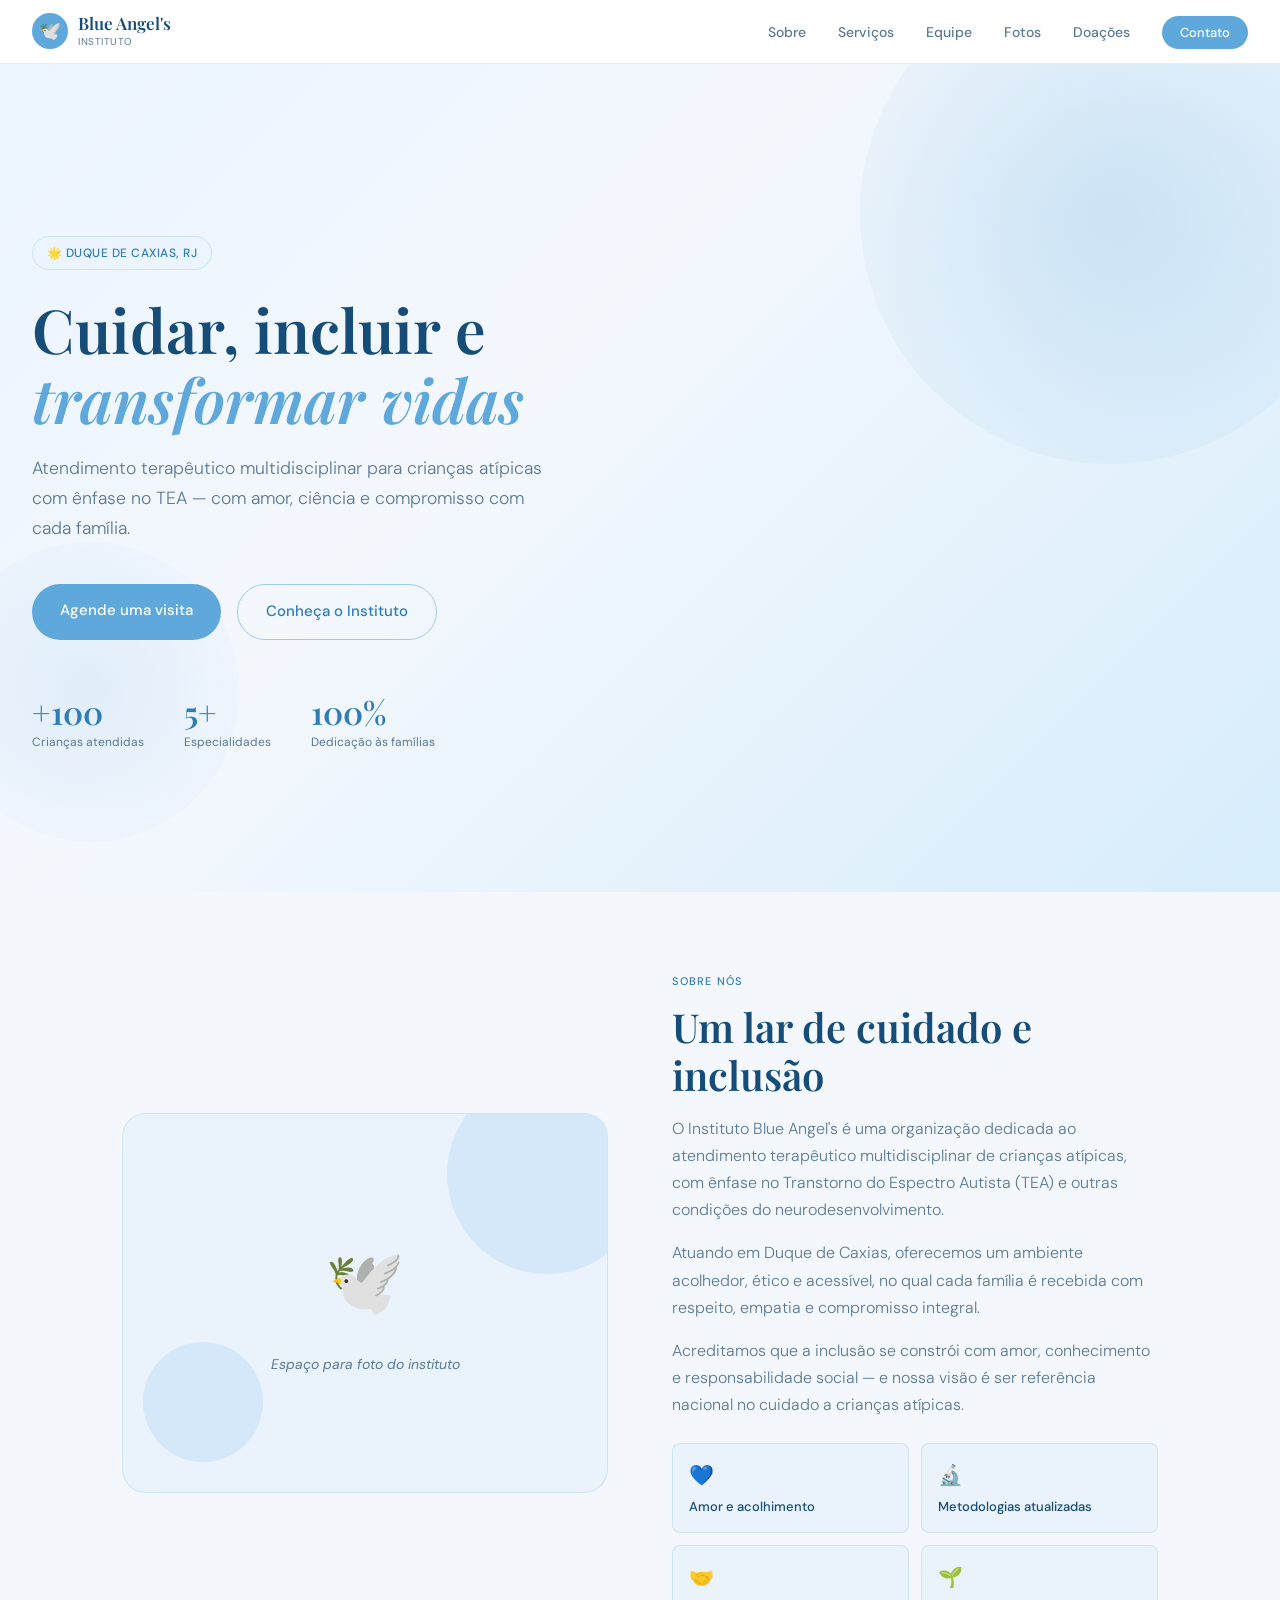
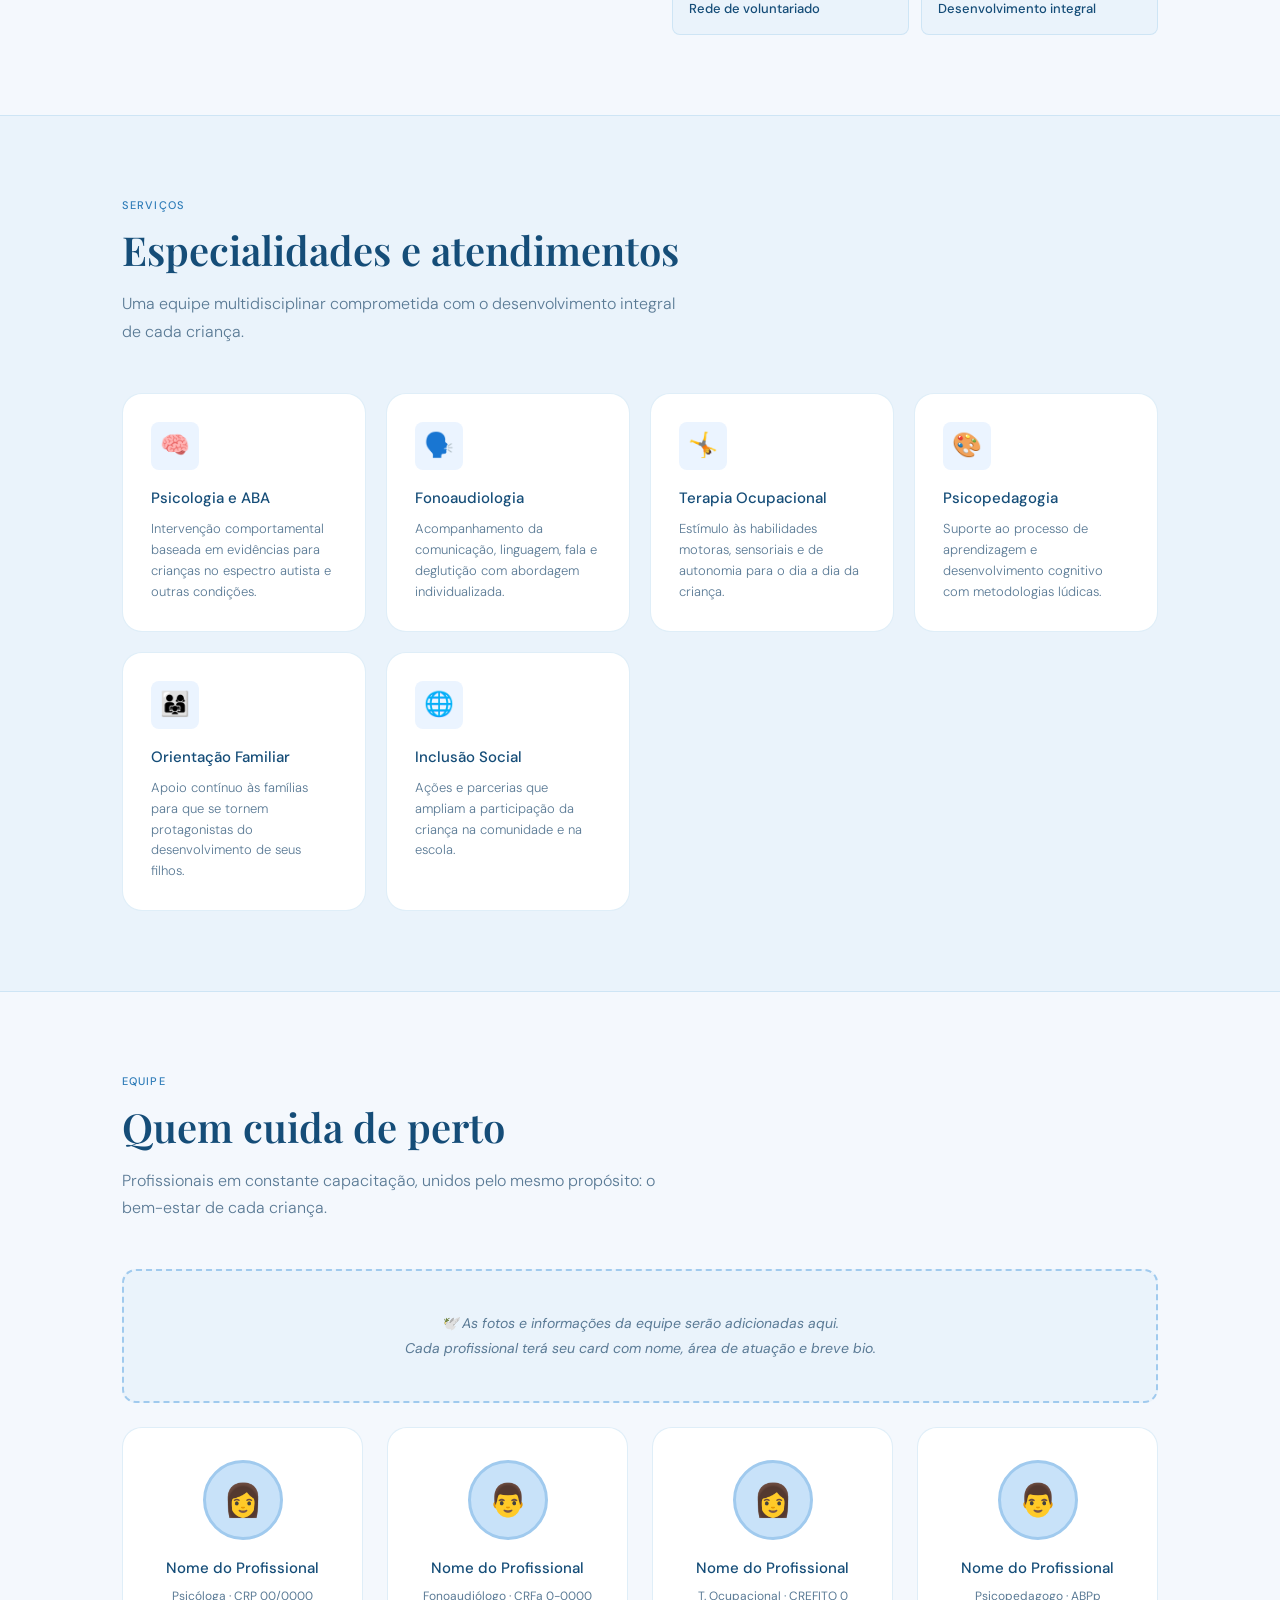
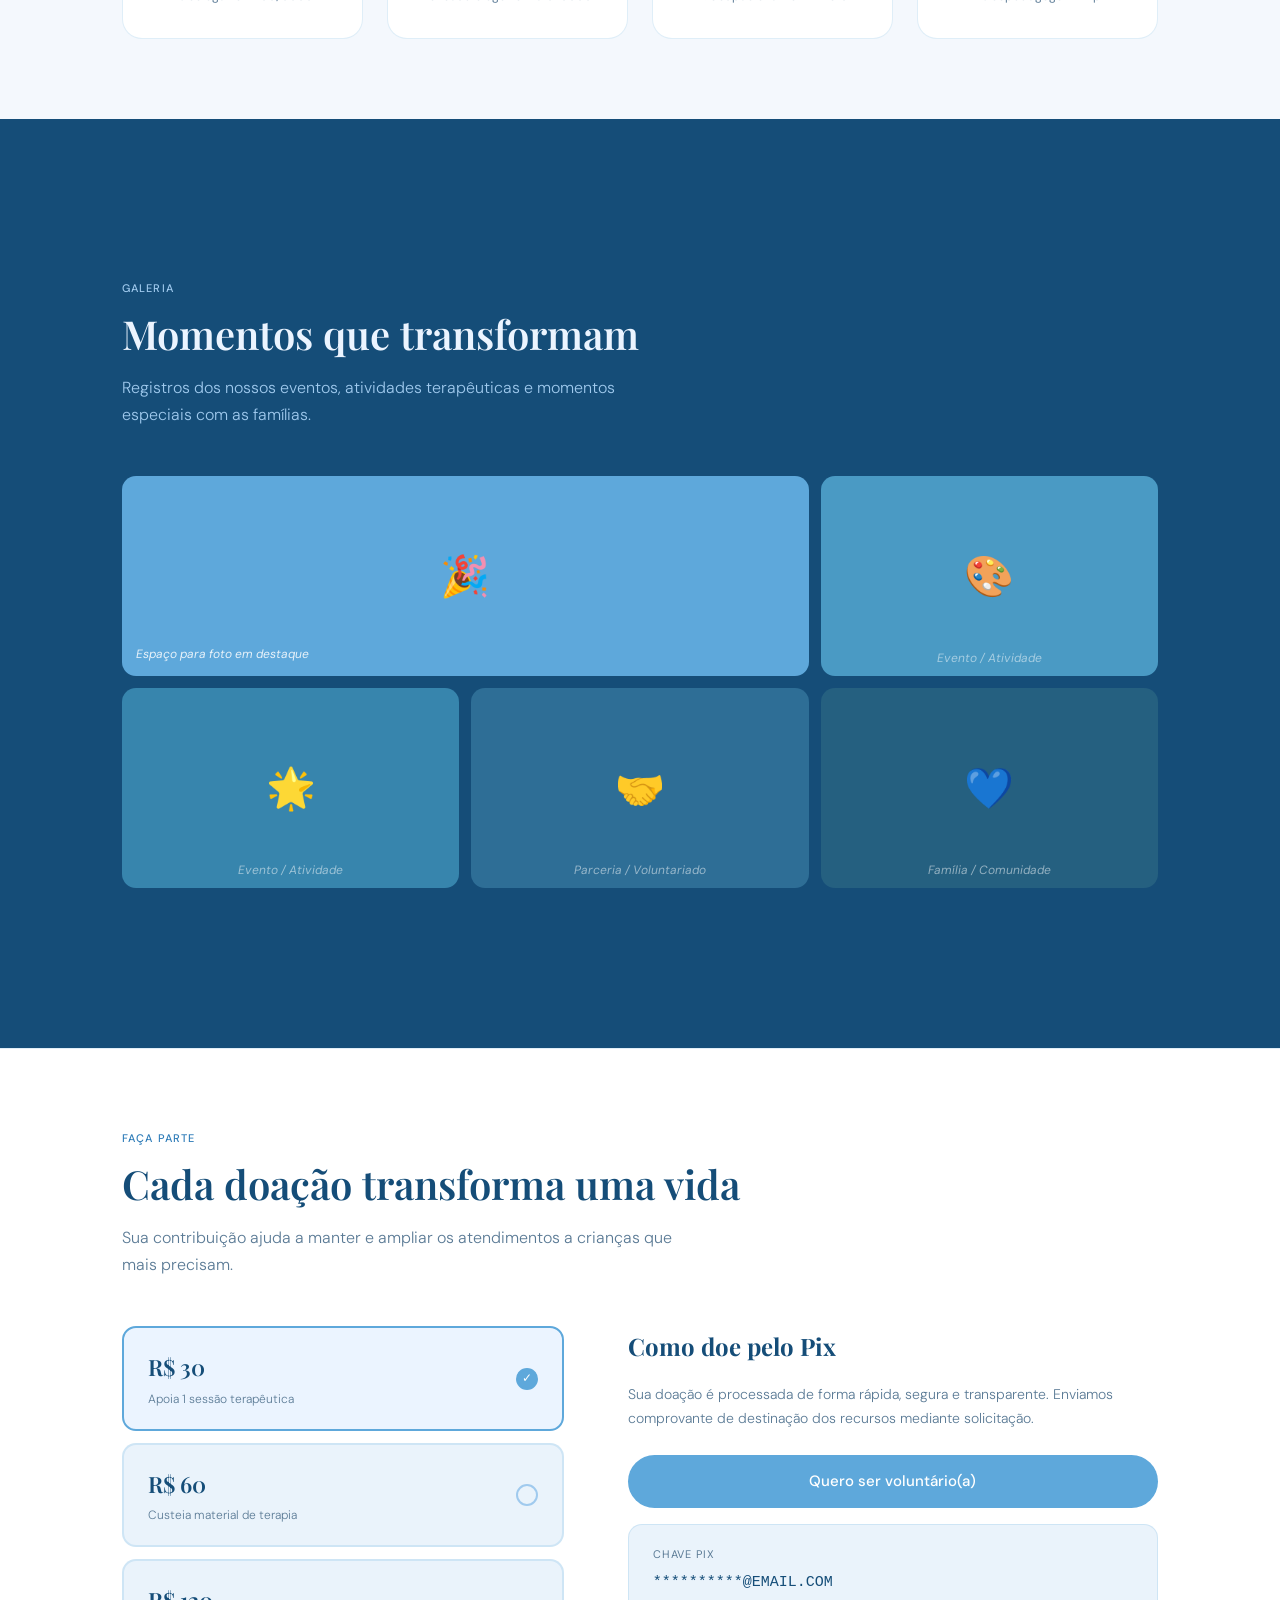
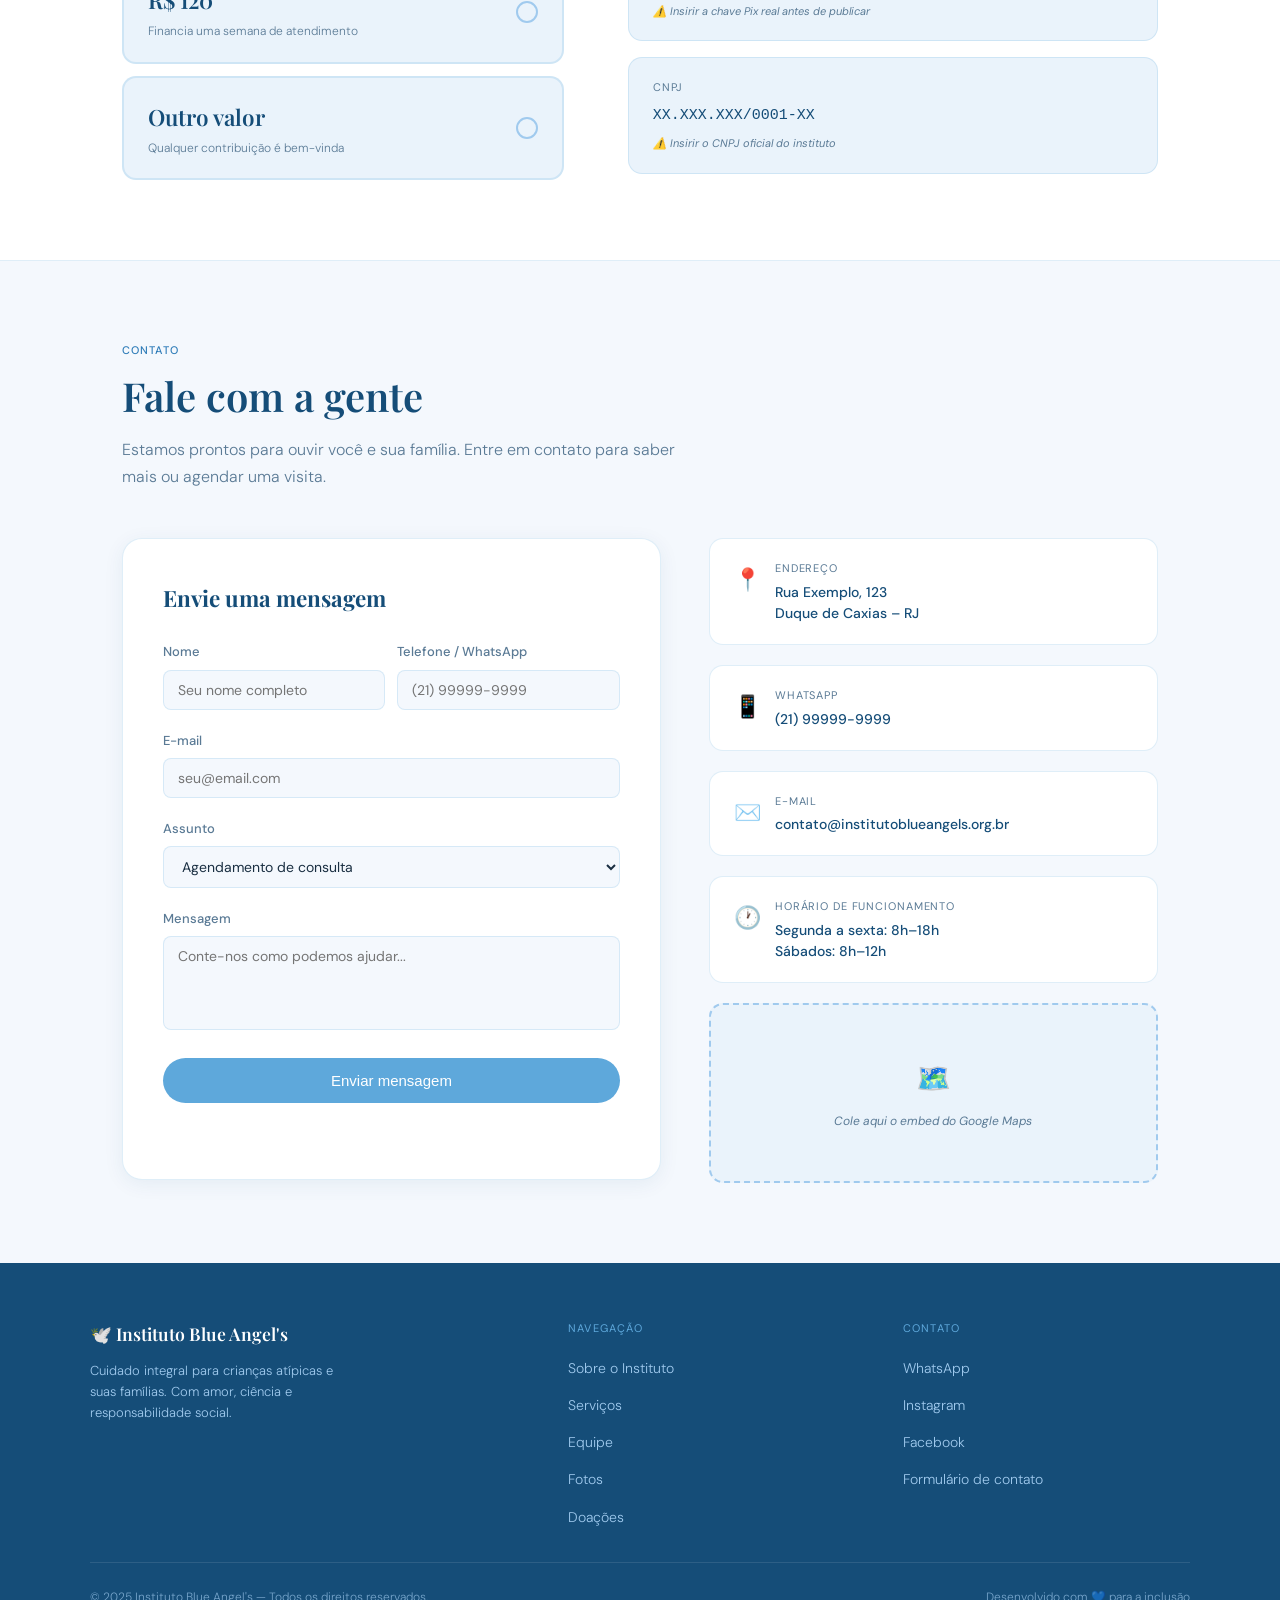
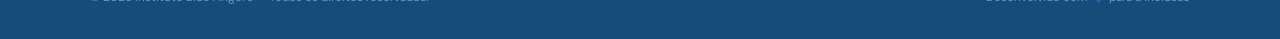
==== OneDrive/Documents/Blue Angels/index.html @ f69acd4c "Second commit, site first look, landingpage" ====
<!DOCTYPE html>
<html lang="pt-BR">
<head>
  <meta charset="UTF-8" />
  <meta name="viewport" content="width=device-width, initial-scale=1.0" />
  <meta name="description" content="Instituto Blue Angel's — Atendimento terapêutico multidisciplinar para crianças atípicas com ênfase no TEA. Duque de Caxias, RJ." />
  <meta name="keywords" content="autismo, TEA, terapia, crianças atípicas, inclusão, Duque de Caxias" />
  <meta property="og:title" content="Instituto Blue Angel's" />
  <meta property="og:description" content="Cuidar, incluir e transformar vidas — atendimento multidisciplinar para crianças atípicas." />
  <meta property="og:type" content="website" />
  <title>Instituto Blue Angel's</title>
  <link rel="preconnect" href="https://fonts.googleapis.com" />
  <link rel="preconnect" href="https://fonts.gstatic.com" crossorigin />
  <link href="https://fonts.googleapis.com/css2?family=Playfair+Display:wght@400;600&family=DM+Sans:wght@300;400;500&display=swap" rel="stylesheet" />
  <link rel="stylesheet" href="css/style.css" />
</head>
<body>

  <!-- NAVEGAÇÃO -->
  <nav id="navbar">
    <div class="nav-logo">
      <div class="nav-logo-icon">🕊️</div>
      <div>
        <div class="nav-logo-text">Blue Angel's</div>
        <div class="nav-logo-sub">Instituto</div>
      </div>
    </div>
    <button class="nav-hamburger" id="hamburger" aria-label="Abrir menu">
      <span></span><span></span><span></span>
    </button>
    <ul class="nav-links" id="navLinks">
      <li><a href="#sobre">Sobre</a></li>
      <li><a href="#servicos">Serviços</a></li>
      <li><a href="#equipe">Equipe</a></li>
      <li><a href="#fotos">Fotos</a></li>
      <li><a href="#doacoes">Doações</a></li>
      <li><a href="#contato" class="nav-cta">Contato</a></li>
    </ul>
  </nav>

  <!-- HERO -->
  <section class="hero" id="inicio">
    <div class="hero-bg"></div>
    <div class="hero-blob hero-blob-1"></div>
    <div class="hero-blob hero-blob-2"></div>
    <div class="hero-content">
      <div class="hero-badge">🌟 Duque de Caxias, RJ</div>
      <h1>Cuidar, incluir e <em>transformar vidas</em></h1>
      <p class="hero-desc">
        Atendimento terapêutico multidisciplinar para crianças atípicas com ênfase no TEA — com amor, ciência e compromisso com cada família.
      </p>
      <div class="hero-actions">
        <a href="#contato" class="btn-primary">Agende uma visita</a>
        <a href="#sobre" class="btn-outline">Conheça o Instituto</a>
      </div>
      <div class="hero-stats">
        <div class="stat-item">
          <div class="stat-num">+100</div>
          <div class="stat-label">Crianças atendidas</div>
        </div>
        <div class="stat-item">
          <div class="stat-num">5+</div>
          <div class="stat-label">Especialidades</div>
        </div>
        <div class="stat-item">
          <div class="stat-num">100%</div>
          <div class="stat-label">Dedicação às famílias</div>
        </div>
      </div>
    </div>
  </section>

  <!-- SOBRE -->
  <section id="sobre" class="section-wrapper">
    <div class="about-grid">
      <div class="about-visual">
        <div class="about-circle" style="width:200px;height:200px;top:-40px;right:-40px;"></div>
        <div class="about-circle" style="width:120px;height:120px;bottom:30px;left:20px;"></div>
        <div class="about-visual-inner">
          <!-- Substitua por <img src="img/instituto.jpg" alt="Instituto Blue Angel's" /> -->
          <span class="about-visual-icon">🕊️</span>
          <span class="about-visual-caption">Espaço para foto do instituto</span>
        </div>
      </div>
      <div class="about-text">
        <div class="section-tag">Sobre nós</div>
        <h2 class="section-title">Um lar de cuidado e inclusão</h2>
        <p>
          O Instituto Blue Angel's é uma organização dedicada ao atendimento terapêutico multidisciplinar de crianças atípicas, com ênfase no Transtorno do Espectro Autista (TEA) e outras condições do neurodesenvolvimento.
        </p>
        <p>
          Atuando em Duque de Caxias, oferecemos um ambiente acolhedor, ético e acessível, no qual cada família é recebida com respeito, empatia e compromisso integral.
        </p>
        <p>
          Acreditamos que a inclusão se constrói com amor, conhecimento e responsabilidade social — e nossa visão é ser referência nacional no cuidado a crianças atípicas.
        </p>
        <div class="about-pillars">
          <div class="pillar"><span class="pillar-icon">💙</span><span class="pillar-label">Amor e acolhimento</span></div>
          <div class="pillar"><span class="pillar-icon">🔬</span><span class="pillar-label">Metodologias atualizadas</span></div>
          <div class="pillar"><span class="pillar-icon">🤝</span><span class="pillar-label">Rede de voluntariado</span></div>
          <div class="pillar"><span class="pillar-icon">🌱</span><span class="pillar-label">Desenvolvimento integral</span></div>
        </div>
      </div>
    </div>
  </section>

  <!-- SERVIÇOS -->
  <div class="services-section" id="servicos">
    <div class="section-wrapper">
      <div class="section-header">
        <div class="section-tag">Serviços</div>
        <h2 class="section-title">Especialidades e atendimentos</h2>
        <p class="section-subtitle">Uma equipe multidisciplinar comprometida com o desenvolvimento integral de cada criança.</p>
      </div>
      <div class="services-grid">
        <div class="service-card">
          <div class="service-icon">🧠</div>
          <div class="service-name">Psicologia e ABA</div>
          <p class="service-desc">Intervenção comportamental baseada em evidências para crianças no espectro autista e outras condições.</p>
        </div>
        <div class="service-card">
          <div class="service-icon">🗣️</div>
          <div class="service-name">Fonoaudiologia</div>
          <p class="service-desc">Acompanhamento da comunicação, linguagem, fala e deglutição com abordagem individualizada.</p>
        </div>
        <div class="service-card">
          <div class="service-icon">🤸</div>
          <div class="service-name">Terapia Ocupacional</div>
          <p class="service-desc">Estímulo às habilidades motoras, sensoriais e de autonomia para o dia a dia da criança.</p>
        </div>
        <div class="service-card">
          <div class="service-icon">🎨</div>
          <div class="service-name">Psicopedagogia</div>
          <p class="service-desc">Suporte ao processo de aprendizagem e desenvolvimento cognitivo com metodologias lúdicas.</p>
        </div>
        <div class="service-card">
          <div class="service-icon">👨‍👩‍👧</div>
          <div class="service-name">Orientação Familiar</div>
          <p class="service-desc">Apoio contínuo às famílias para que se tornem protagonistas do desenvolvimento de seus filhos.</p>
        </div>
        <div class="service-card">
          <div class="service-icon">🌐</div>
          <div class="service-name">Inclusão Social</div>
          <p class="service-desc">Ações e parcerias que ampliam a participação da criança na comunidade e na escola.</p>
        </div>
      </div>
    </div>
  </div>

  <!-- EQUIPE -->
  <section id="equipe" class="section-wrapper">
    <div class="section-header">
      <div class="section-tag">Equipe</div>
      <h2 class="section-title">Quem cuida de perto</h2>
      <p class="section-subtitle">Profissionais em constante capacitação, unidos pelo mesmo propósito: o bem-estar de cada criança.</p>
    </div>
    <div class="team-placeholder">
      <p>🕊️ As fotos e informações da equipe serão adicionadas aqui.<br>Cada profissional terá seu card com nome, área de atuação e breve bio.</p>
    </div>
    <div class="team-grid">
      <!-- Repita este bloco para cada membro. Substitua o emoji por <img> -->
      <div class="team-card">
        <div class="team-avatar">👩</div>
        <div class="team-name">Nome do Profissional</div>
        <div class="team-role">Psicóloga · CRP 00/0000</div>
      </div>
      <div class="team-card">
        <div class="team-avatar">👨</div>
        <div class="team-name">Nome do Profissional</div>
        <div class="team-role">Fonoaudiólogo · CRFa 0-0000</div>
      </div>
      <div class="team-card">
        <div class="team-avatar">👩</div>
        <div class="team-name">Nome do Profissional</div>
        <div class="team-role">T. Ocupacional · CREFITO 0</div>
      </div>
      <div class="team-card">
        <div class="team-avatar">👨</div>
        <div class="team-name">Nome do Profissional</div>
        <div class="team-role">Psicopedagogo · ABPp</div>
      </div>
    </div>
  </section>

  <!-- GALERIA DE FOTOS -->
  <div class="gallery-section" id="fotos">
    <div class="section-wrapper">
      <div class="section-header">
        <div class="section-tag">Galeria</div>
        <h2 class="section-title">Momentos que transformam</h2>
        <p class="section-subtitle">Registros dos nossos eventos, atividades terapêuticas e momentos especiais com as famílias.</p>
      </div>
      <div class="gallery-grid">
        <!--
          Para adicionar fotos reais, substitua o conteúdo de cada .gallery-item por:
          <img src="img/evento1.jpg" alt="Descrição do evento" />
          e remova os emojis/captions de placeholder.
        -->
        <div class="gallery-item gallery-item-1 large">
          <span class="gallery-emoji">🎉</span>
          <span class="gallery-caption">Espaço para foto em destaque</span>
        </div>
        <div class="gallery-item gallery-item-2">
          <span class="gallery-emoji">🎨</span>
          <span class="gallery-placeholder-text">Evento / Atividade</span>
        </div>
        <div class="gallery-item gallery-item-3">
          <span class="gallery-emoji">🌟</span>
          <span class="gallery-placeholder-text">Evento / Atividade</span>
        </div>
        <div class="gallery-item gallery-item-4">
          <span class="gallery-emoji">🤝</span>
          <span class="gallery-placeholder-text">Parceria / Voluntariado</span>
        </div>
        <div class="gallery-item gallery-item-5">
          <span class="gallery-emoji">💙</span>
          <span class="gallery-placeholder-text">Família / Comunidade</span>
        </div>
      </div>
    </div>
  </div>

  <!-- DOAÇÕES -->
  <div class="donation-section" id="doacoes">
    <div class="section-wrapper">
      <div class="section-header">
        <div class="section-tag">Faça parte</div>
        <h2 class="section-title">Cada doação transforma uma vida</h2>
        <p class="section-subtitle">Sua contribuição ajuda a manter e ampliar os atendimentos a crianças que mais precisam.</p>
      </div>
      <div class="donation-inner">
        <div class="donation-options" id="donationOptions">
          <div class="donation-option selected" data-value="30">
            <div>
              <div class="donation-amount">R$ 30</div>
              <div class="donation-impact">Apoia 1 sessão terapêutica</div>
            </div>
            <div class="donation-check">✓</div>
          </div>
          <div class="donation-option" data-value="60">
            <div>
              <div class="donation-amount">R$ 60</div>
              <div class="donation-impact">Custeia material de terapia</div>
            </div>
            <div class="donation-check"></div>
          </div>
          <div class="donation-option" data-value="120">
            <div>
              <div class="donation-amount">R$ 120</div>
              <div class="donation-impact">Financia uma semana de atendimento</div>
            </div>
            <div class="donation-check"></div>
          </div>
          <div class="donation-option" data-value="outro">
            <div>
              <div class="donation-amount">Outro valor</div>
              <div class="donation-impact">Qualquer contribuição é bem-vinda</div>
            </div>
            <div class="donation-check"></div>
          </div>
        </div>
        <div class="donation-info">
          <h3>Como doe pelo Pix</h3>
          <p>Sua doação é processada de forma rápida, segura e transparente. Enviamos comprovante de destinação dos recursos mediante solicitação.</p>
          <a href="#contato" class="btn-primary btn-block">Quero ser voluntário(a)</a>
          <div class="pix-card">
            <div class="pix-label">Chave Pix</div>
            <!-- ⚠️ SUBISTITUIR PIX ANTES DO LANÇAMENTO DO SITE-->
            <div class="pix-key">**********@EMAIL.COM</div>
            <div class="pix-note">⚠️ Insirir a chave Pix real antes de publicar</div>
          </div>
          <div class="pix-card">
            <div class="pix-label">CNPJ</div>
            <!-- ⚠️ SUBSTITUIR PIX ANTES DO LANÇAMENTO DO SITE-->
            <div class="pix-key">XX.XXX.XXX/0001-XX</div>
            <div class="pix-note">⚠️ Insirir o CNPJ oficial do instituto</div>
          </div>
        </div>
      </div>
    </div>
  </div>

  <!-- CONTATO -->
  <section id="contato" class="section-wrapper">
    <div class="section-header">
      <div class="section-tag">Contato</div>
      <h2 class="section-title">Fale com a gente</h2>
      <p class="section-subtitle">Estamos prontos para ouvir você e sua família. Entre em contato para saber mais ou agendar uma visita.</p>
    </div>
    <div class="contact-grid">
      <div class="contact-form">
        <h3>Envie uma mensagem</h3>
        <form id="contactForm" novalidate>
          <div class="form-row">
            <div class="form-group">
              <label for="nome">Nome</label>
              <input type="text" id="nome" name="nome" placeholder="Seu nome completo" required />
            </div>
            <div class="form-group">
              <label for="telefone">Telefone / WhatsApp</label>
              <input type="tel" id="telefone" name="telefone" placeholder="(21) 99999-9999" />
            </div>
          </div>
          <div class="form-group">
            <label for="email">E-mail</label>
            <input type="email" id="email" name="email" placeholder="seu@email.com" required />
          </div>
          <div class="form-group">
            <label for="assunto">Assunto</label>
            <select id="assunto" name="assunto">
              <option value="agendamento">Agendamento de consulta</option>
              <option value="informacoes">Informações sobre serviços</option>
              <option value="voluntariado">Voluntariado</option>
              <option value="parcerias">Parcerias institucionais</option>
              <option value="outro">Outro assunto</option>
            </select>
          </div>
          <div class="form-group">
            <label for="mensagem">Mensagem</label>
            <textarea id="mensagem" name="mensagem" rows="4" placeholder="Conte-nos como podemos ajudar..." required></textarea>
          </div>
          <button type="submit" class="btn-primary btn-block">Enviar mensagem</button>
          <div class="form-feedback" id="formFeedback"></div>
        </form>
      </div>
      <div class="contact-info">
        <div class="contact-item">
          <span class="contact-item-icon">📍</span>
          <div>
            <div class="contact-item-label">Endereço</div>
            <!-- ⚠️ Substitua pelo endereço real -->
            <div class="contact-item-value">Rua Exemplo, 123<br>Duque de Caxias – RJ</div>
          </div>
        </div>
        <div class="contact-item">
          <span class="contact-item-icon">📱</span>
          <div>
            <div class="contact-item-label">WhatsApp</div>
            <!-- ⚠️ Substitua pelo número real -->
            <div class="contact-item-value">
              <a href="https://wa.me/5521999999999" target="_blank" rel="noopener">(21) 99999-9999</a>
            </div>
          </div>
        </div>
        <div class="contact-item">
          <span class="contact-item-icon">✉️</span>
          <div>
            <div class="contact-item-label">E-mail</div>
            <!-- ⚠️ Substitua pelo e-mail real -->
            <div class="contact-item-value">
              <a href="mailto:contato@institutoblueangels.org.br">contato@institutoblueangels.org.br</a>
            </div>
          </div>
        </div>
        <div class="contact-item">
          <span class="contact-item-icon">🕐</span>
          <div>
            <div class="contact-item-label">Horário de funcionamento</div>
            <!-- ⚠️ Ajuste os horários reais -->
            <div class="contact-item-value">Segunda a sexta: 8h–18h<br>Sábados: 8h–12h</div>
          </div>
        </div>
        <!-- ⚠️ Cole aqui o iframe do Google Maps com o endereço real -->
        <div class="map-placeholder">
          <span>🗺️</span>
          <span>Cole aqui o embed do Google Maps</span>
        </div>
        <!--
        EXEMPLO DE EMBED DO MAPS (descomente e substitua o src):
        <iframe
          src="https://www.google.com/maps/embed?pb=!1m18!..."
          width="100%" height="200" style="border:0; border-radius:14px;"
          allowfullscreen loading="lazy">
        </iframe>
        -->
      </div>
    </div>
  </section>

  <!-- FOOTER -->
  <footer>
    <div class="footer-inner">
      <div class="footer-col">
        <div class="footer-brand">🕊️ Instituto Blue Angel's</div>
        <p class="footer-tagline">Cuidado integral para crianças atípicas e suas famílias. Com amor, ciência e responsabilidade social.</p>
      </div>
      <div class="footer-col">
        <div class="footer-heading">Navegação</div>
        <ul class="footer-links">
          <li><a href="#sobre">Sobre o Instituto</a></li>
          <li><a href="#servicos">Serviços</a></li>
          <li><a href="#equipe">Equipe</a></li>
          <li><a href="#fotos">Fotos</a></li>
          <li><a href="#doacoes">Doações</a></li>
        </ul>
      </div>
      <div class="footer-col">
        <div class="footer-heading">Contato</div>
        <ul class="footer-links">
          <!-- ⚠️ Substitua o número do WhatsApp -->
          <li><a href="https://wa.me/5521999999999" target="_blank" rel="noopener">WhatsApp</a></li>
          <!-- ⚠️ Substitua pelos links reais das redes -->
          <li><a href="#" target="_blank" rel="noopener">Instagram</a></li>
          <li><a href="#" target="_blank" rel="noopener">Facebook</a></li>
          <li><a href="#contato">Formulário de contato</a></li>
        </ul>
      </div>
    </div>
    <div class="footer-bottom">
      <span class="footer-copy">© 2025 Instituto Blue Angel's — Todos os direitos reservados.</span>
      <span class="footer-copy">Desenvolvido com 💙 para a inclusão</span>
    </div>
  </footer>

  <script src="js/main.js"></script>
</body>
</html>
---- OneDrive/Documents/Blue Angels/css/style.css ----
/* ============================================================
   Instituto Blue Angel's — Folha de Estilos Principal
   Arquivo: css/style.css
   ============================================================ */

/* ── Reset & Base ─────────────────────────────────────────── */
*, *::before, *::after {
  box-sizing: border-box;
  margin: 0;
  padding: 0;
}

:root {
  --blue-50:  #EBF4FF;
  --blue-100: #C8E2F9;
  --blue-200: #A0CAEE;
  --blue-400: #5EA8DB;
  --blue-600: #2E7CB8;
  --blue-800: #154D78;

  --bg:          #F4F8FD;
  --surface:     #FFFFFF;
  --soft:        #EAF3FB;
  --text:        #1A2F42;
  --muted:       #5A7A95;
  --accent:      #3B91CC;
  --border:      rgba(94, 168, 219, 0.2);

  --radius-sm:   8px;
  --radius-md:   14px;
  --radius-lg:   20px;
  --radius-pill: 32px;

  --shadow-card: 0 4px 20px rgba(21, 77, 120, 0.07);
  --shadow-hover: 0 12px 32px rgba(62, 145, 204, 0.12);

  --transition: 0.2s ease;
}

html {
  scroll-behavior: smooth;
}

body {
  font-family: 'DM Sans', sans-serif;
  background: var(--bg);
  color: var(--text);
  line-height: 1.7;
  font-size: 16px;
}

img {
  max-width: 100%;
  display: block;
  border-radius: var(--radius-md);
}

a {
  color: var(--accent);
  text-decoration: none;
  transition: color var(--transition);
}

a:hover {
  color: var(--blue-800);
}

/* ── Utilitários de Layout ────────────────────────────────── */
.section-wrapper {
  max-width: 1100px;
  margin: 0 auto;
  padding: 5rem 2rem;
}

.section-header {
  margin-bottom: 3rem;
}

.section-tag {
  font-size: 11px;
  font-weight: 500;
  color: var(--blue-600);
  text-transform: uppercase;
  letter-spacing: 0.1em;
  margin-bottom: 0.75rem;
}

.section-title {
  font-family: 'Playfair Display', serif;
  font-size: clamp(1.8rem, 3.5vw, 2.5rem);
  font-weight: 600;
  color: var(--blue-800);
  margin-bottom: 1rem;
  line-height: 1.2;
}

.section-subtitle {
  font-size: 1rem;
  color: var(--muted);
  max-width: 560px;
  font-weight: 300;
}

/* ── Botões ───────────────────────────────────────────────── */
.btn-primary {
  background: var(--blue-400);
  color: #fff;
  padding: 14px 28px;
  border-radius: var(--radius-pill);
  font-size: 15px;
  font-weight: 500;
  border: none;
  cursor: pointer;
  text-decoration: none;
  display: inline-block;
  transition: background var(--transition), transform var(--transition);
}

.btn-primary:hover {
  background: var(--blue-600);
  color: #fff;
  transform: translateY(-1px);
}

.btn-outline {
  background: transparent;
  color: var(--blue-600);
  padding: 14px 28px;
  border-radius: var(--radius-pill);
  font-size: 15px;
  font-weight: 500;
  border: 1.5px solid var(--blue-200);
  cursor: pointer;
  text-decoration: none;
  display: inline-block;
  transition: border-color var(--transition), background var(--transition);
}

.btn-outline:hover {
  border-color: var(--blue-400);
  background: var(--blue-50);
  color: var(--blue-600);
}

.btn-block {
  display: block;
  width: 100%;
  text-align: center;
}

/* ── Navegação ────────────────────────────────────────────── */
#navbar {
  background: rgba(255, 255, 255, 0.92);
  backdrop-filter: blur(12px);
  -webkit-backdrop-filter: blur(12px);
  position: sticky;
  top: 0;
  z-index: 1000;
  border-bottom: 1px solid var(--border);
  padding: 0 2rem;
  display: flex;
  align-items: center;
  justify-content: space-between;
  height: 64px;
  transition: box-shadow var(--transition);
}

#navbar.scrolled {
  box-shadow: 0 2px 16px rgba(21, 77, 120, 0.08);
}

.nav-logo {
  display: flex;
  align-items: center;
  gap: 10px;
  text-decoration: none;
}

.nav-logo-icon {
  width: 36px;
  height: 36px;
  background: var(--blue-400);
  border-radius: 50%;
  display: flex;
  align-items: center;
  justify-content: center;
  font-size: 18px;
  flex-shrink: 0;
}

.nav-logo-text {
  font-family: 'Playfair Display', serif;
  font-size: 17px;
  font-weight: 600;
  color: var(--blue-800);
  line-height: 1.2;
}

.nav-logo-sub {
  font-size: 10px;
  color: var(--muted);
  font-weight: 400;
  letter-spacing: 0.05em;
  text-transform: uppercase;
}

.nav-links {
  display: flex;
  gap: 2rem;
  list-style: none;
  align-items: center;
}

.nav-links a {
  text-decoration: none;
  font-size: 14px;
  color: var(--muted);
  font-weight: 500;
  transition: color var(--transition);
}

.nav-links a:hover {
  color: var(--accent);
}

.nav-cta {
  background: var(--blue-400) !important;
  color: #fff !important;
  padding: 8px 18px;
  border-radius: var(--radius-pill);
  font-size: 13px !important;
  transition: background var(--transition) !important;
}

.nav-cta:hover {
  background: var(--blue-600) !important;
  color: #fff !important;
}

/* Hamburger (mobile) */
.nav-hamburger {
  display: none;
  flex-direction: column;
  gap: 5px;
  background: none;
  border: none;
  cursor: pointer;
  padding: 4px;
}

.nav-hamburger span {
  display: block;
  width: 24px;
  height: 2px;
  background: var(--blue-800);
  border-radius: 2px;
  transition: transform var(--transition), opacity var(--transition);
}

.nav-hamburger.open span:nth-child(1) { transform: translateY(7px) rotate(45deg); }
.nav-hamburger.open span:nth-child(2) { opacity: 0; }
.nav-hamburger.open span:nth-child(3) { transform: translateY(-7px) rotate(-45deg); }

/* ── Hero ─────────────────────────────────────────────────── */
.hero {
  min-height: 92vh;
  display: flex;
  align-items: center;
  position: relative;
  overflow: hidden;
  padding: 6rem 2rem 4rem;
}

.hero-bg {
  position: absolute;
  inset: 0;
  background: linear-gradient(135deg, #EBF4FF 0%, #F4F8FD 40%, #D6ECFB 100%);
  z-index: 0;
}

.hero-blob {
  position: absolute;
  border-radius: 50%;
  opacity: 0.22;
  z-index: 0;
  pointer-events: none;
}

.hero-blob-1 {
  width: 500px;
  height: 500px;
  background: radial-gradient(circle, #5EA8DB, transparent);
  top: -100px;
  right: -80px;
}

.hero-blob-2 {
  width: 300px;
  height: 300px;
  background: radial-gradient(circle, #A0CAEE, transparent);
  bottom: 50px;
  left: -60px;
}

.hero-content {
  position: relative;
  z-index: 1;
  max-width: 680px;
  animation: fadeUp 0.8s ease both;
}

.hero-badge {
  display: inline-flex;
  align-items: center;
  gap: 6px;
  background: var(--blue-50);
  border: 1px solid var(--blue-100);
  color: var(--blue-600);
  padding: 6px 14px;
  border-radius: var(--radius-pill);
  font-size: 12px;
  font-weight: 500;
  margin-bottom: 1.5rem;
  letter-spacing: 0.04em;
  text-transform: uppercase;
}

.hero h1 {
  font-family: 'Playfair Display', serif;
  font-size: clamp(2.4rem, 5vw, 3.8rem);
  font-weight: 600;
  color: var(--blue-800);
  line-height: 1.15;
  margin-bottom: 1.25rem;
}

.hero h1 em {
  font-style: italic;
  color: var(--blue-400);
}

.hero-desc {
  font-size: 1.1rem;
  color: var(--muted);
  max-width: 520px;
  margin-bottom: 2.5rem;
  font-weight: 300;
}

.hero-actions {
  display: flex;
  gap: 1rem;
  flex-wrap: wrap;
}

.hero-stats {
  display: flex;
  gap: 2.5rem;
  margin-top: 3.5rem;
  flex-wrap: wrap;
}

.stat-item { text-align: left; }

.stat-num {
  font-family: 'Playfair Display', serif;
  font-size: 2rem;
  font-weight: 600;
  color: var(--blue-600);
  line-height: 1;
}

.stat-label {
  font-size: 12px;
  color: var(--muted);
  font-weight: 400;
  margin-top: 4px;
}

/* ── Sobre ────────────────────────────────────────────────── */
.about-grid {
  display: grid;
  grid-template-columns: 1fr 1fr;
  gap: 4rem;
  align-items: center;
}

.about-visual {
  background: var(--soft);
  border-radius: 24px;
  height: 380px;
  display: flex;
  align-items: center;
  justify-content: center;
  position: relative;
  overflow: hidden;
  border: 1px solid var(--border);
}

.about-visual img {
  position: absolute;
  inset: 0;
  width: 100%;
  height: 100%;
  object-fit: cover;
  border-radius: 24px;
}

.about-visual-inner {
  text-align: center;
  z-index: 1;
}

.about-visual-icon {
  font-size: 64px;
  display: block;
  margin-bottom: 12px;
}

.about-visual-caption {
  font-size: 14px;
  color: var(--muted);
  font-style: italic;
}

.about-circle {
  position: absolute;
  border-radius: 50%;
  background: var(--blue-100);
  opacity: 0.6;
  z-index: 0;
}

.about-text p {
  font-size: 1rem;
  color: var(--muted);
  margin-bottom: 1rem;
  font-weight: 300;
}

.about-pillars {
  display: grid;
  grid-template-columns: 1fr 1fr;
  gap: 12px;
  margin-top: 1.5rem;
}

.pillar {
  background: var(--soft);
  border: 1px solid var(--border);
  border-radius: var(--radius-sm);
  padding: 14px 16px;
  display: flex;
  flex-direction: column;
  gap: 4px;
}

.pillar-icon {
  font-size: 20px;
}

.pillar-label {
  font-size: 13px;
  font-weight: 500;
  color: var(--blue-800);
}

/* ── Serviços ─────────────────────────────────────────────── */
.services-section {
  background: var(--soft);
  border-top: 1px solid var(--border);
  border-bottom: 1px solid var(--border);
}

.services-grid {
  display: grid;
  grid-template-columns: repeat(auto-fit, minmax(240px, 1fr));
  gap: 1.25rem;
}

.service-card {
  background: var(--surface);
  border-radius: var(--radius-lg);
  padding: 1.75rem;
  border: 1px solid var(--border);
  transition: transform var(--transition), box-shadow var(--transition);
}

.service-card:hover {
  transform: translateY(-4px);
  box-shadow: var(--shadow-hover);
}

.service-icon {
  width: 48px;
  height: 48px;
  background: var(--blue-50);
  border-radius: var(--radius-sm);
  display: flex;
  align-items: center;
  justify-content: center;
  font-size: 24px;
  margin-bottom: 1rem;
}

.service-name {
  font-weight: 500;
  font-size: 15px;
  color: var(--blue-800);
  margin-bottom: 8px;
}

.service-desc {
  font-size: 13px;
  color: var(--muted);
  font-weight: 300;
  line-height: 1.6;
}

/* ── Equipe ───────────────────────────────────────────────── */
.team-placeholder {
  text-align: center;
  padding: 2.5rem;
  background: var(--soft);
  border-radius: var(--radius-md);
  border: 2px dashed var(--blue-200);
  margin-bottom: 1.5rem;
}

.team-placeholder p {
  font-size: 14px;
  color: var(--muted);
  font-style: italic;
  line-height: 1.8;
}

.team-grid {
  display: grid;
  grid-template-columns: repeat(auto-fit, minmax(200px, 1fr));
  gap: 1.5rem;
}

.team-card {
  text-align: center;
  background: var(--surface);
  border-radius: var(--radius-lg);
  padding: 2rem 1.5rem;
  border: 1px solid var(--border);
  transition: transform var(--transition), box-shadow var(--transition);
}

.team-card:hover {
  transform: translateY(-3px);
  box-shadow: var(--shadow-hover);
}

.team-avatar {
  width: 80px;
  height: 80px;
  border-radius: 50%;
  background: var(--blue-100);
  margin: 0 auto 1rem;
  display: flex;
  align-items: center;
  justify-content: center;
  font-size: 32px;
  border: 3px solid var(--blue-200);
  overflow: hidden;
}

/* Para imagens reais dentro do avatar: */
.team-avatar img {
  width: 100%;
  height: 100%;
  object-fit: cover;
  border-radius: 50%;
}

.team-name {
  font-weight: 500;
  font-size: 15px;
  color: var(--blue-800);
  margin-bottom: 4px;
}

.team-role {
  font-size: 12px;
  color: var(--muted);
  font-weight: 400;
}

/* ── Galeria ──────────────────────────────────────────────── */
.gallery-section {
  background: var(--blue-800);
  padding: 5rem 0;
}

.gallery-section .section-title { color: var(--blue-50); }
.gallery-section .section-tag   { color: var(--blue-200); }
.gallery-section .section-subtitle { color: var(--blue-200); }

.gallery-grid {
  display: grid;
  grid-template-columns: repeat(3, 1fr);
  grid-template-rows: repeat(2, 200px);
  gap: 12px;
}

.gallery-item {
  border-radius: var(--radius-md);
  display: flex;
  align-items: center;
  justify-content: center;
  position: relative;
  overflow: hidden;
  cursor: pointer;
  transition: transform var(--transition), filter var(--transition);
}

.gallery-item:hover {
  transform: scale(1.02);
  filter: brightness(1.08);
}

/* Para imagens reais: */
.gallery-item img {
  width: 100%;
  height: 100%;
  object-fit: cover;
  border-radius: var(--radius-md);
  transition: transform var(--transition);
}

.gallery-item:hover img {
  transform: scale(1.05);
}

.gallery-item.large { grid-column: span 2; }

.gallery-item-1 { background: var(--blue-400); }
.gallery-item-2 { background: #4A9AC4; }
.gallery-item-3 { background: #3785AD; }
.gallery-item-4 { background: #2E6E96; }
.gallery-item-5 { background: #256080; }

.gallery-emoji {
  font-size: 40px;
  z-index: 1;
}

.gallery-caption {
  position: absolute;
  bottom: 12px;
  left: 14px;
  font-size: 12px;
  color: rgba(255, 255, 255, 0.85);
  font-weight: 400;
  font-style: italic;
  z-index: 1;
}

.gallery-placeholder-text {
  position: absolute;
  bottom: 8px;
  font-size: 12px;
  color: rgba(255, 255, 255, 0.5);
  font-style: italic;
  text-align: center;
  width: 100%;
  z-index: 1;
}

/* ── Doações ──────────────────────────────────────────────── */
.donation-section {
  background: var(--surface);
  border-top: 1px solid var(--border);
  border-bottom: 1px solid var(--border);
}

.donation-inner {
  display: grid;
  grid-template-columns: 1fr 1.2fr;
  gap: 4rem;
  align-items: start;
}

.donation-options {
  display: flex;
  flex-direction: column;
  gap: 12px;
}

.donation-option {
  background: var(--soft);
  border: 2px solid var(--border);
  border-radius: var(--radius-md);
  padding: 1.25rem 1.5rem;
  cursor: pointer;
  transition: border-color var(--transition), background var(--transition);
  display: flex;
  align-items: center;
  justify-content: space-between;
  user-select: none;
}

.donation-option:hover,
.donation-option.selected {
  border-color: var(--blue-400);
  background: var(--blue-50);
}

.donation-amount {
  font-family: 'Playfair Display', serif;
  font-size: 1.4rem;
  font-weight: 600;
  color: var(--blue-800);
}

.donation-impact {
  font-size: 12px;
  color: var(--muted);
  font-weight: 300;
  margin-top: 2px;
}

.donation-check {
  width: 22px;
  height: 22px;
  border-radius: 50%;
  border: 2px solid var(--blue-200);
  display: flex;
  align-items: center;
  justify-content: center;
  font-size: 12px;
  flex-shrink: 0;
  transition: background var(--transition), border-color var(--transition);
  color: transparent;
}

.donation-option.selected .donation-check {
  background: var(--blue-400);
  border-color: var(--blue-400);
  color: #fff;
}

.donation-info h3 {
  font-family: 'Playfair Display', serif;
  font-size: 1.5rem;
  color: var(--blue-800);
  margin-bottom: 1rem;
}

.donation-info > p {
  font-size: 14px;
  color: var(--muted);
  font-weight: 300;
  margin-bottom: 1.5rem;
  line-height: 1.7;
}

.pix-card {
  background: var(--soft);
  border-radius: var(--radius-md);
  padding: 1.25rem 1.5rem;
  border: 1px solid var(--border);
  margin-top: 1rem;
}

.pix-label {
  font-size: 11px;
  text-transform: uppercase;
  letter-spacing: 0.08em;
  color: var(--muted);
  margin-bottom: 6px;
}

.pix-key {
  font-size: 15px;
  font-weight: 500;
  color: var(--blue-800);
  font-family: monospace;
  word-break: break-all;
}

.pix-note {
  font-size: 11px;
  color: var(--muted);
  margin-top: 6px;
  font-style: italic;
}

/* ── Contato ──────────────────────────────────────────────── */
.contact-grid {
  display: grid;
  grid-template-columns: 1.2fr 1fr;
  gap: 3rem;
  align-items: start;
}

.contact-form {
  background: var(--surface);
  border-radius: var(--radius-lg);
  padding: 2.5rem;
  border: 1px solid var(--border);
  box-shadow: var(--shadow-card);
}

.contact-form h3 {
  font-family: 'Playfair Display', serif;
  font-size: 1.4rem;
  color: var(--blue-800);
  margin-bottom: 1.5rem;
}

.form-group {
  margin-bottom: 1.25rem;
}

.form-group label {
  display: block;
  font-size: 13px;
  font-weight: 500;
  color: var(--muted);
  margin-bottom: 6px;
}

.form-group input,
.form-group textarea,
.form-group select {
  width: 100%;
  padding: 10px 14px;
  border: 1px solid var(--border);
  border-radius: var(--radius-sm);
  font-size: 14px;
  font-family: 'DM Sans', sans-serif;
  color: var(--text);
  background: var(--bg);
  transition: border-color var(--transition), background var(--transition);
  resize: none;
  appearance: auto;
}

.form-group input:focus,
.form-group textarea:focus,
.form-group select:focus {
  outline: none;
  border-color: var(--blue-400);
  background: var(--surface);
}

.form-row {
  display: grid;
  grid-template-columns: 1fr 1fr;
  gap: 12px;
}

.form-feedback {
  margin-top: 1rem;
  font-size: 14px;
  font-weight: 500;
  min-height: 20px;
}

.form-feedback.success { color: #1a7a3c; }
.form-feedback.error   { color: #a32d2d; }

.contact-info {
  display: flex;
  flex-direction: column;
  gap: 1.25rem;
}

.contact-item {
  background: var(--surface);
  border-radius: var(--radius-md);
  padding: 1.25rem 1.5rem;
  border: 1px solid var(--border);
  display: flex;
  gap: 14px;
  align-items: flex-start;
}

.contact-item-icon {
  font-size: 22px;
  flex-shrink: 0;
  margin-top: 2px;
}

.contact-item-label {
  font-size: 11px;
  text-transform: uppercase;
  letter-spacing: 0.08em;
  color: var(--muted);
  margin-bottom: 4px;
}

.contact-item-value {
  font-size: 14px;
  color: var(--blue-800);
  font-weight: 500;
  line-height: 1.5;
}

.contact-item-value a {
  color: var(--blue-800);
  font-weight: 500;
}

.contact-item-value a:hover {
  color: var(--accent);
}

.map-placeholder {
  background: var(--soft);
  border-radius: var(--radius-md);
  height: 180px;
  display: flex;
  align-items: center;
  justify-content: center;
  border: 2px dashed var(--blue-200);
  flex-direction: column;
  gap: 8px;
  color: var(--muted);
}

.map-placeholder span:first-child { font-size: 28px; }
.map-placeholder span:last-child  { font-size: 12px; font-style: italic; }

/* ── Footer ───────────────────────────────────────────────── */
footer {
  background: var(--blue-800);
  color: var(--blue-100);
  padding: 3.5rem 2rem 2rem;
}

.footer-inner {
  max-width: 1100px;
  margin: 0 auto;
  display: grid;
  grid-template-columns: 1.5fr 1fr 1fr;
  gap: 3rem;
  padding-bottom: 2rem;
  border-bottom: 1px solid rgba(255, 255, 255, 0.1);
}

.footer-brand {
  font-family: 'Playfair Display', serif;
  font-size: 1.1rem;
  font-weight: 600;
  color: #fff;
  margin-bottom: 0.75rem;
}

.footer-tagline {
  font-size: 13px;
  color: var(--blue-200);
  font-weight: 300;
  line-height: 1.6;
  max-width: 260px;
}

.footer-heading {
  font-size: 11px;
  text-transform: uppercase;
  letter-spacing: 0.1em;
  color: var(--blue-400);
  margin-bottom: 1rem;
}

.footer-links {
  list-style: none;
  display: flex;
  flex-direction: column;
  gap: 10px;
}

.footer-links a {
  font-size: 14px;
  color: var(--blue-200);
  font-weight: 300;
  transition: color var(--transition);
}

.footer-links a:hover { color: #fff; }

.footer-bottom {
  max-width: 1100px;
  margin: 1.5rem auto 0;
  display: flex;
  justify-content: space-between;
  align-items: center;
  flex-wrap: wrap;
  gap: 0.5rem;
}

.footer-copy {
  font-size: 12px;
  color: var(--blue-200);
  font-weight: 300;
  opacity: 0.7;
}

/* ── Animações ────────────────────────────────────────────── */
@keyframes fadeUp {
  from { opacity: 0; transform: translateY(24px); }
  to   { opacity: 1; transform: translateY(0); }
}

.fade-in {
  opacity: 0;
  transform: translateY(20px);
  transition: opacity 0.6s ease, transform 0.6s ease;
}

.fade-in.visible {
  opacity: 1;
  transform: translateY(0);
}

/* ── Responsivo ───────────────────────────────────────────── */
@media (max-width: 900px) {
  .about-grid,
  .donation-inner,
  .contact-grid {
    grid-template-columns: 1fr;
  }

  .footer-inner {
    grid-template-columns: 1fr 1fr;
    gap: 2rem;
  }
}

@media (max-width: 768px) {
  .nav-hamburger {
    display: flex;
  }

  .nav-links {
    display: none;
    position: absolute;
    top: 64px;
    left: 0;
    right: 0;
    background: rgba(255, 255, 255, 0.98);
    flex-direction: column;
    padding: 1.5rem 2rem;
    gap: 1rem;
    border-bottom: 1px solid var(--border);
    box-shadow: 0 8px 24px rgba(21, 77, 120, 0.08);
    animation: slideDown 0.2s ease;
  }

  .nav-links.open {
    display: flex;
  }

  .nav-cta {
    align-self: flex-start;
  }

  .gallery-grid {
    grid-template-columns: 1fr 1fr;
    grid-template-rows: auto;
  }

  .gallery-item.large {
    grid-column: span 2;
  }

  .form-row {
    grid-template-columns: 1fr;
  }

  .footer-inner {
    grid-template-columns: 1fr;
  }

  .section-wrapper {
    padding: 3.5rem 1.25rem;
  }

  .hero {
    padding: 4rem 1.25rem 3rem;
    min-height: auto;
  }

  .hero-stats {
    gap: 1.5rem;
  }
}

@media (max-width: 480px) {
  .gallery-grid {
    grid-template-columns: 1fr;
  }

  .gallery-item.large {
    grid-column: span 1;
  }

  .about-pillars {
    grid-template-columns: 1fr;
  }

  .hero-actions {
    flex-direction: column;
    align-items: flex-start;
  }
}

@keyframes slideDown {
  from { opacity: 0; transform: translateY(-8px); }
  to   { opacity: 1; transform: translateY(0); }
}
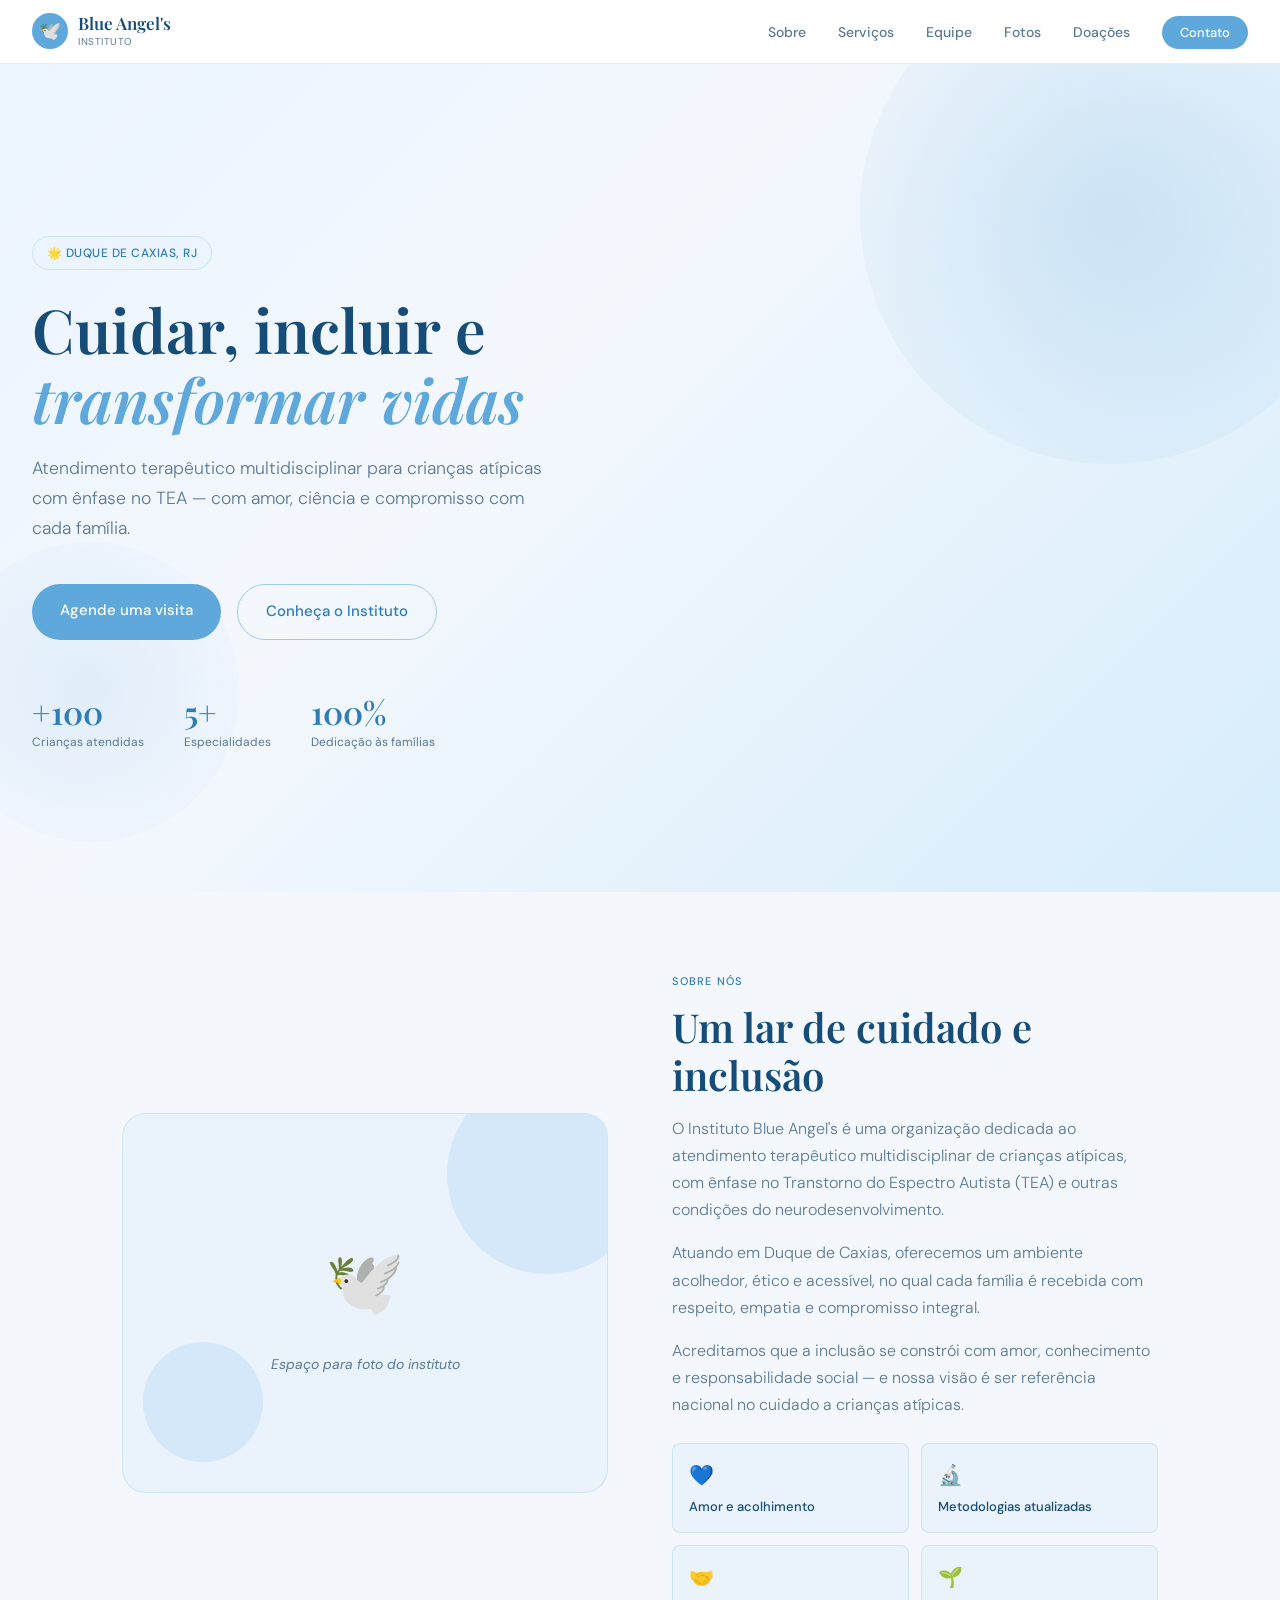
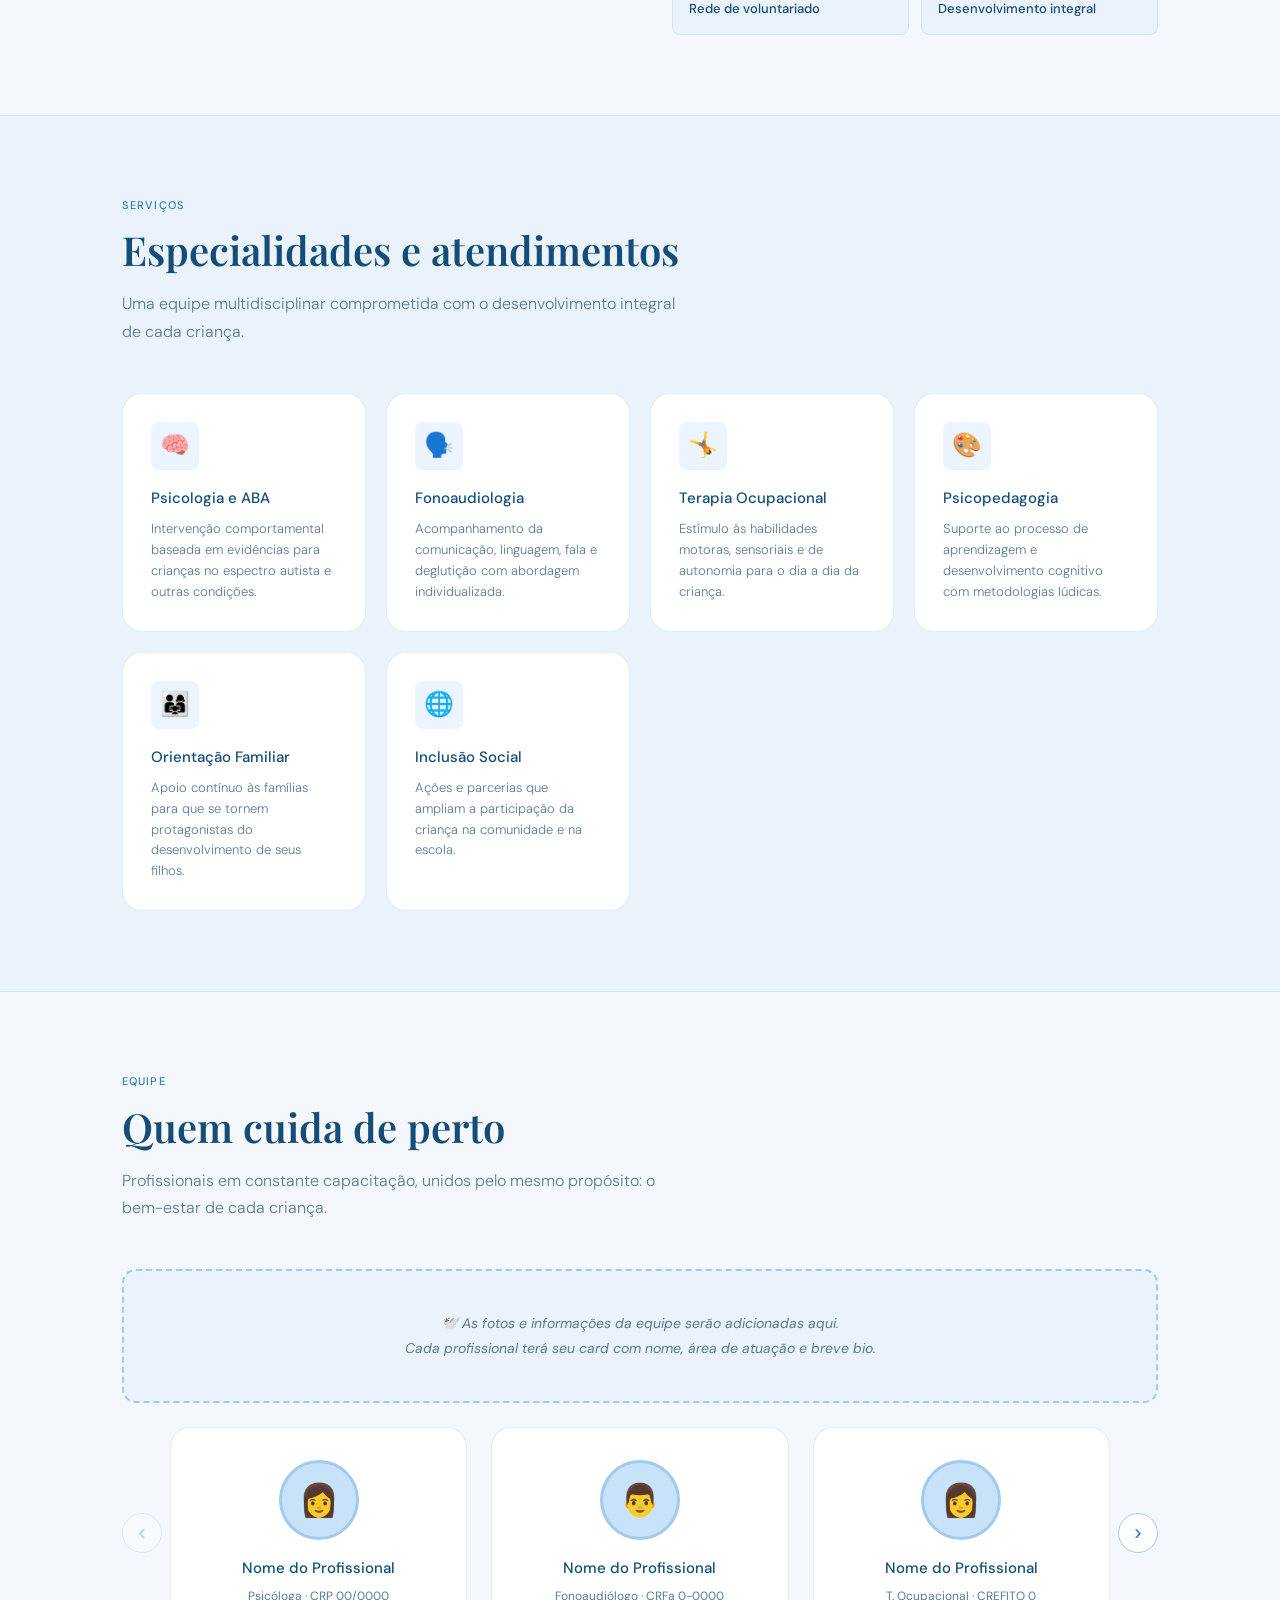
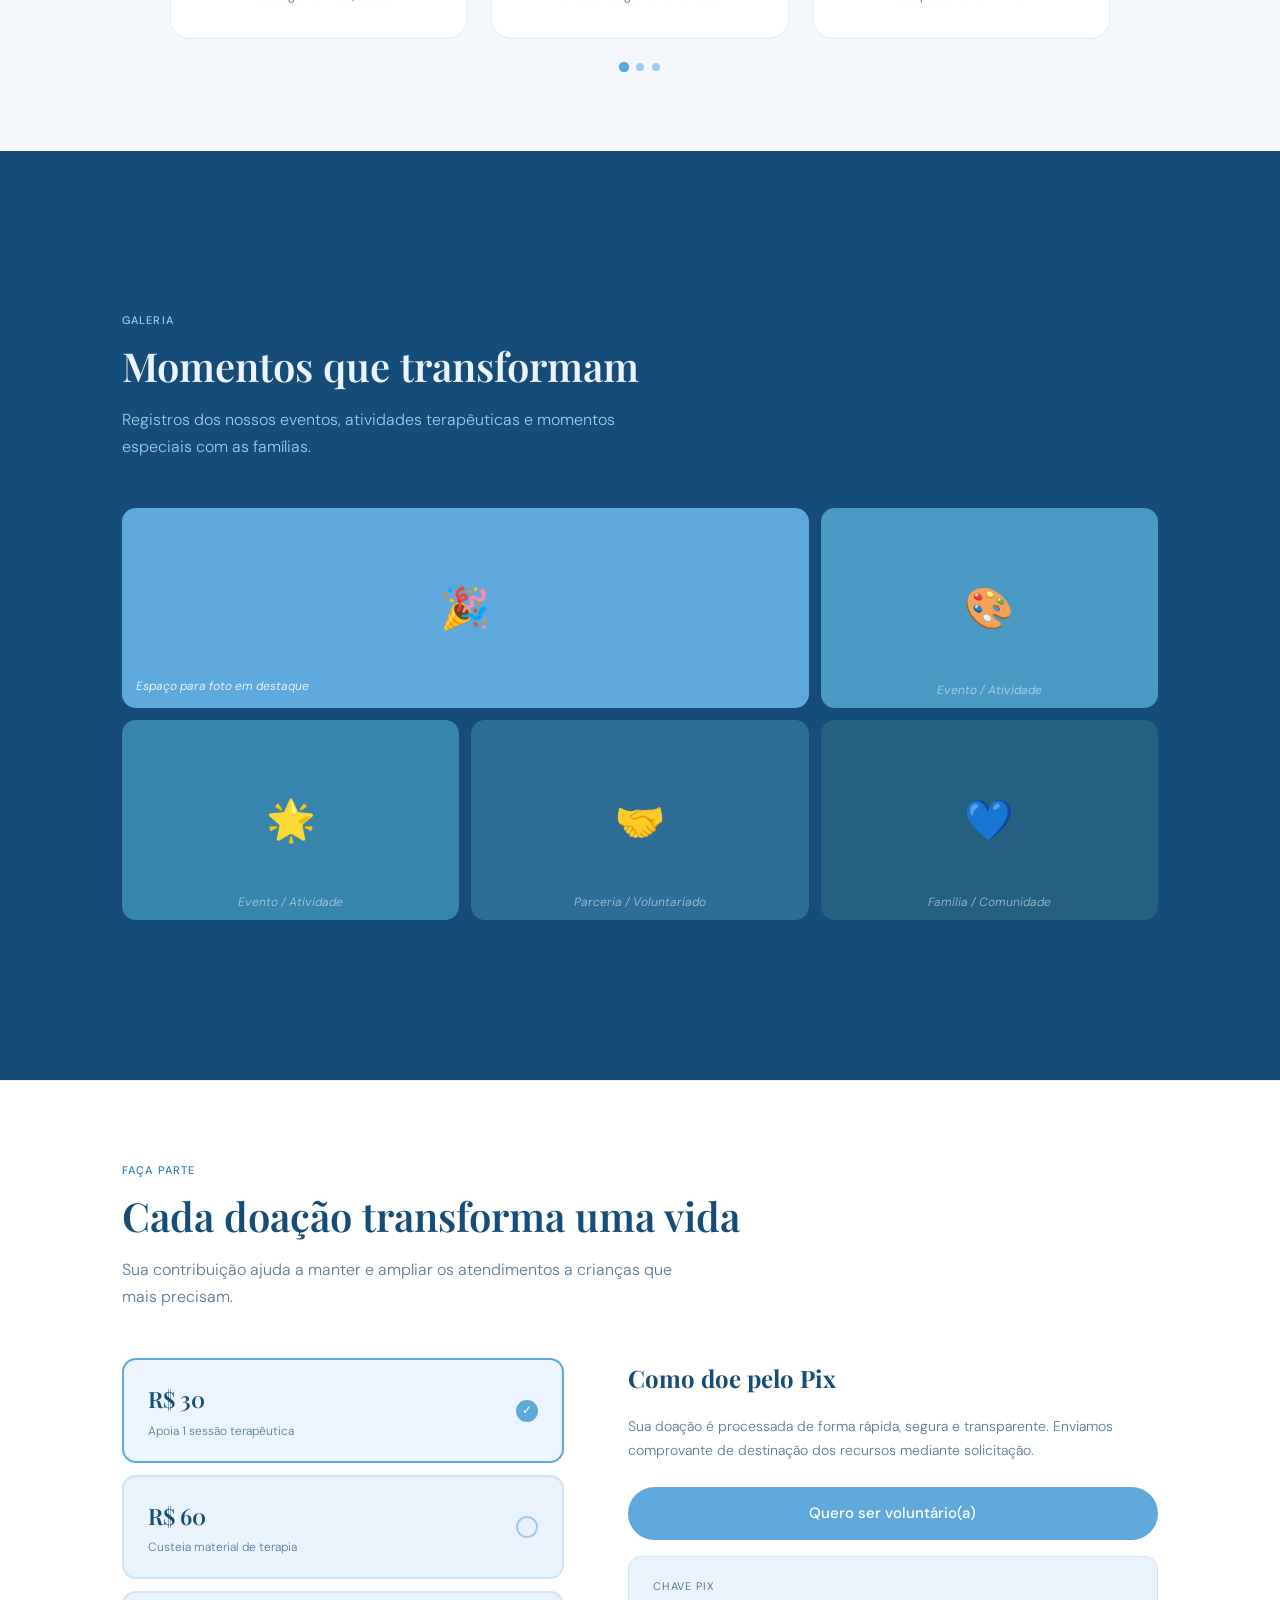
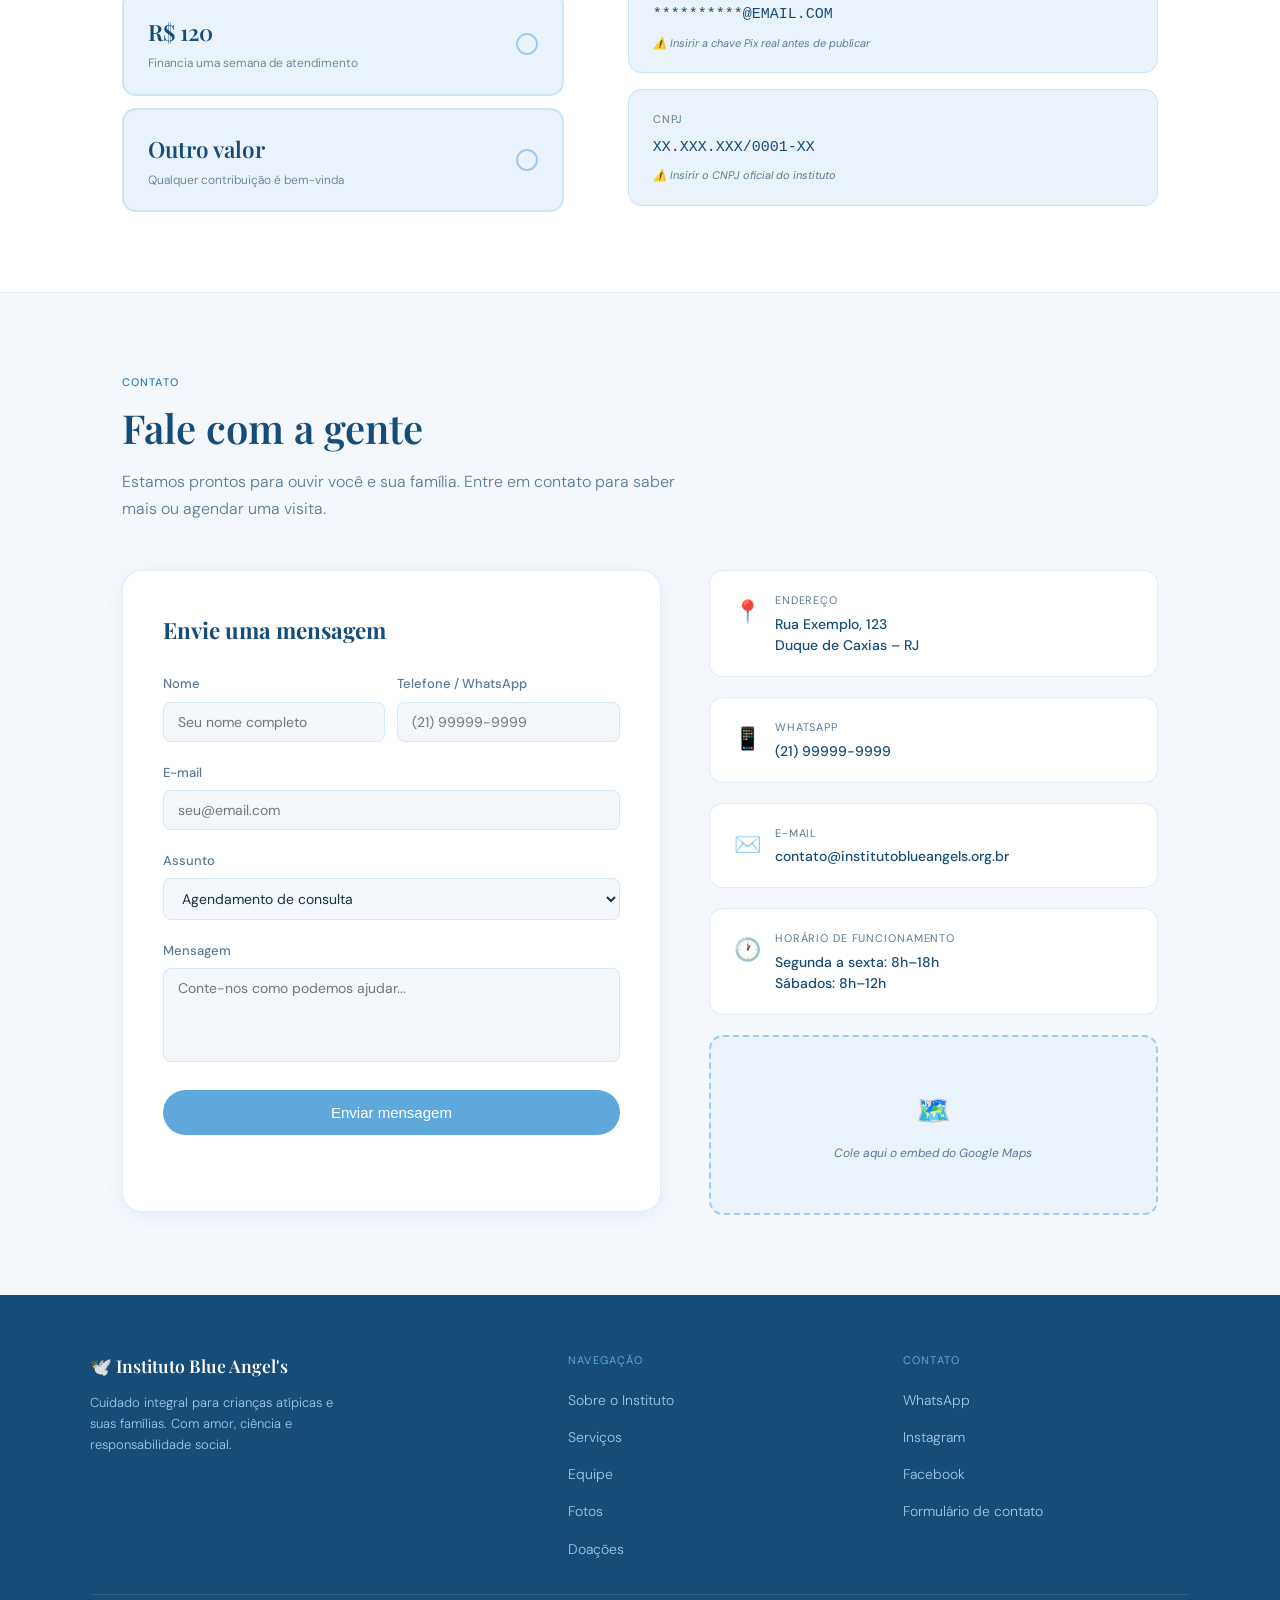
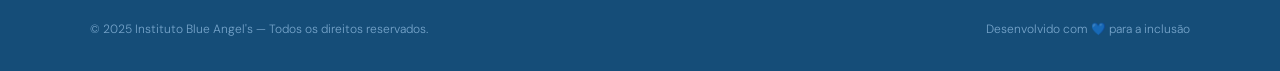
==== commit 004f1ec4: "Colocado o Carrossel da Equipe" ====
--- a/OneDrive/Documents/Blue Angels/index.html
+++ b/OneDrive/Documents/Blue Angels/index.html
@@ -148,39 +148,60 @@
   </div>
 
   <!-- EQUIPE -->
-  <section id="equipe" class="section-wrapper">
-    <div class="section-header">
-      <div class="section-tag">Equipe</div>
-      <h2 class="section-title">Quem cuida de perto</h2>
-      <p class="section-subtitle">Profissionais em constante capacitação, unidos pelo mesmo propósito: o bem-estar de cada criança.</p>
-    </div>
-    <div class="team-placeholder">
-      <p>🕊️ As fotos e informações da equipe serão adicionadas aqui.<br>Cada profissional terá seu card com nome, área de atuação e breve bio.</p>
-    </div>
-    <div class="team-grid">
-      <!-- Repita este bloco para cada membro. Substitua o emoji por <img> -->
-      <div class="team-card">
-        <div class="team-avatar">👩</div>
-        <div class="team-name">Nome do Profissional</div>
-        <div class="team-role">Psicóloga · CRP 00/0000</div>
-      </div>
-      <div class="team-card">
-        <div class="team-avatar">👨</div>
-        <div class="team-name">Nome do Profissional</div>
-        <div class="team-role">Fonoaudiólogo · CRFa 0-0000</div>
-      </div>
-      <div class="team-card">
-        <div class="team-avatar">👩</div>
-        <div class="team-name">Nome do Profissional</div>
-        <div class="team-role">T. Ocupacional · CREFITO 0</div>
-      </div>
-      <div class="team-card">
-        <div class="team-avatar">👨</div>
-        <div class="team-name">Nome do Profissional</div>
-        <div class="team-role">Psicopedagogo · ABPp</div>
-      </div>
-    </div>
-  </section>
+<section id="equipe" class="section-wrapper">
+  <div class="section-header">
+    <div class="section-tag">Equipe</div>
+    <h2 class="section-title">Quem cuida de perto</h2>
+    <p class="section-subtitle">Profissionais em constante capacitação, unidos pelo mesmo propósito: o bem-estar de cada criança.</p>
+  </div>
+
+  <div class="team-placeholder">
+    <p>🕊️ As fotos e informações da equipe serão adicionadas aqui.<br>Cada profissional terá seu card com nome, área de atuação e breve bio.</p>
+  </div>
+
+  <!-- Carrossel -->
+  <div class="team-carousel-wrapper">
+    <button class="team-carousel-btn team-carousel-prev" id="teamPrev" aria-label="Anterior">&#8249;</button>
+
+    <div class="team-carousel-viewport" id="teamViewport">
+      <div class="team-carousel-track" id="teamTrack">
+
+        <!-- Repita este bloco para cada membro -->
+        <div class="team-card">
+          <div class="team-avatar">👩</div>
+          <div class="team-name">Nome do Profissional</div>
+          <div class="team-role">Psicóloga · CRP 00/0000</div>
+        </div>
+        <div class="team-card">
+          <div class="team-avatar">👨</div>
+          <div class="team-name">Nome do Profissional</div>
+          <div class="team-role">Fonoaudiólogo · CRFa 0-0000</div>
+        </div>
+        <div class="team-card">
+          <div class="team-avatar">👩</div>
+          <div class="team-name">Nome do Profissional</div>
+          <div class="team-role">T. Ocupacional · CREFITO 0</div>
+        </div>
+        <div class="team-card">
+          <div class="team-avatar">👨</div>
+          <div class="team-name">Nome do Profissional</div>
+          <div class="team-role">Psicopedagogo · ABPp</div>
+        </div>
+        <div class="team-card">
+          <div class="team-avatar">👩</div>
+          <div class="team-name">Nome do Profissional</div>
+          <div class="team-role">Orientação Familiar · CFP</div>
+        </div>
+
+      </div>
+    </div>
+
+    <button class="team-carousel-btn team-carousel-next" id="teamNext" aria-label="Próximo">&#8250;</button>
+  </div>
+
+  <!-- Dots -->
+  <div class="team-carousel-dots" id="teamDots"></div>
+</section>
 
   <!-- GALERIA DE FOTOS -->
   <div class="gallery-section" id="fotos">
--- a/OneDrive/Documents/Blue Angels/css/style.css
+++ b/OneDrive/Documents/Blue Angels/css/style.css
@@ -534,19 +534,36 @@
   line-height: 1.8;
 }
 
-.team-grid {
-  display: grid;
-  grid-template-columns: repeat(auto-fit, minmax(200px, 1fr));
+/* Carrossel */
+.team-carousel-wrapper {
+  position: relative;
+  display: flex;
+  align-items: center;
+  gap: 0.5rem;
+}
+
+.team-carousel-viewport {
+  overflow: hidden;
+  width: 100%;
+}
+
+.team-carousel-track {
+  display: flex;
   gap: 1.5rem;
-}
-
+  transition: transform 0.4s ease;
+  will-change: transform;
+}
+
+/* Os cards mantêm exatamente o mesmo visual de antes */
 .team-card {
+  flex: 0 0 calc((100% - 3rem) / 3); /* 3 visíveis no desktop */
   text-align: center;
   background: var(--surface);
   border-radius: var(--radius-lg);
   padding: 2rem 1.5rem;
   border: 1px solid var(--border);
   transition: transform var(--transition), box-shadow var(--transition);
+  user-select: none;
 }
 
 .team-card:hover {
@@ -566,9 +583,9 @@
   font-size: 32px;
   border: 3px solid var(--blue-200);
   overflow: hidden;
-}
-
-/* Para imagens reais dentro do avatar: */
+  pointer-events: none;
+}
+
 .team-avatar img {
   width: 100%;
   height: 100%;
@@ -587,6 +604,80 @@
   font-size: 12px;
   color: var(--muted);
   font-weight: 400;
+}
+
+/* Botões prev / next */
+.team-carousel-btn {
+  flex-shrink: 0;
+  width: 40px;
+  height: 40px;
+  border-radius: 50%;
+  border: 1.5px solid var(--blue-200);
+  background: var(--surface);
+  color: var(--blue-600);
+  font-size: 22px;
+  line-height: 1;
+  cursor: pointer;
+  display: flex;
+  align-items: center;
+  justify-content: center;
+  transition: background var(--transition), border-color var(--transition), transform var(--transition);
+  z-index: 2;
+}
+
+.team-carousel-btn:hover {
+  background: var(--blue-50);
+  border-color: var(--blue-400);
+  transform: scale(1.08);
+}
+
+.team-carousel-btn:disabled {
+  opacity: 0.35;
+  cursor: default;
+  transform: none;
+}
+
+/* Dots */
+.team-carousel-dots {
+  display: flex;
+  justify-content: center;
+  gap: 8px;
+  margin-top: 1.5rem;
+}
+
+.team-dot {
+  width: 8px;
+  height: 8px;
+  border-radius: 50%;
+  background: var(--blue-200);
+  border: none;
+  cursor: pointer;
+  padding: 0;
+  transition: background var(--transition), transform var(--transition);
+}
+
+.team-dot.active {
+  background: var(--blue-400);
+  transform: scale(1.3);
+}
+
+/* Responsivo: 2 cards em tablet, 1 em mobile */
+@media (max-width: 860px) {
+  .team-card {
+    flex: 0 0 calc((100% - 1.5rem) / 2);
+  }
+}
+
+@media (max-width: 520px) {
+  .team-card {
+    flex: 0 0 100%;
+  }
+
+  .team-carousel-btn {
+    width: 34px;
+    height: 34px;
+    font-size: 18px;
+  }
 }
 
 /* ── Galeria ──────────────────────────────────────────────── */
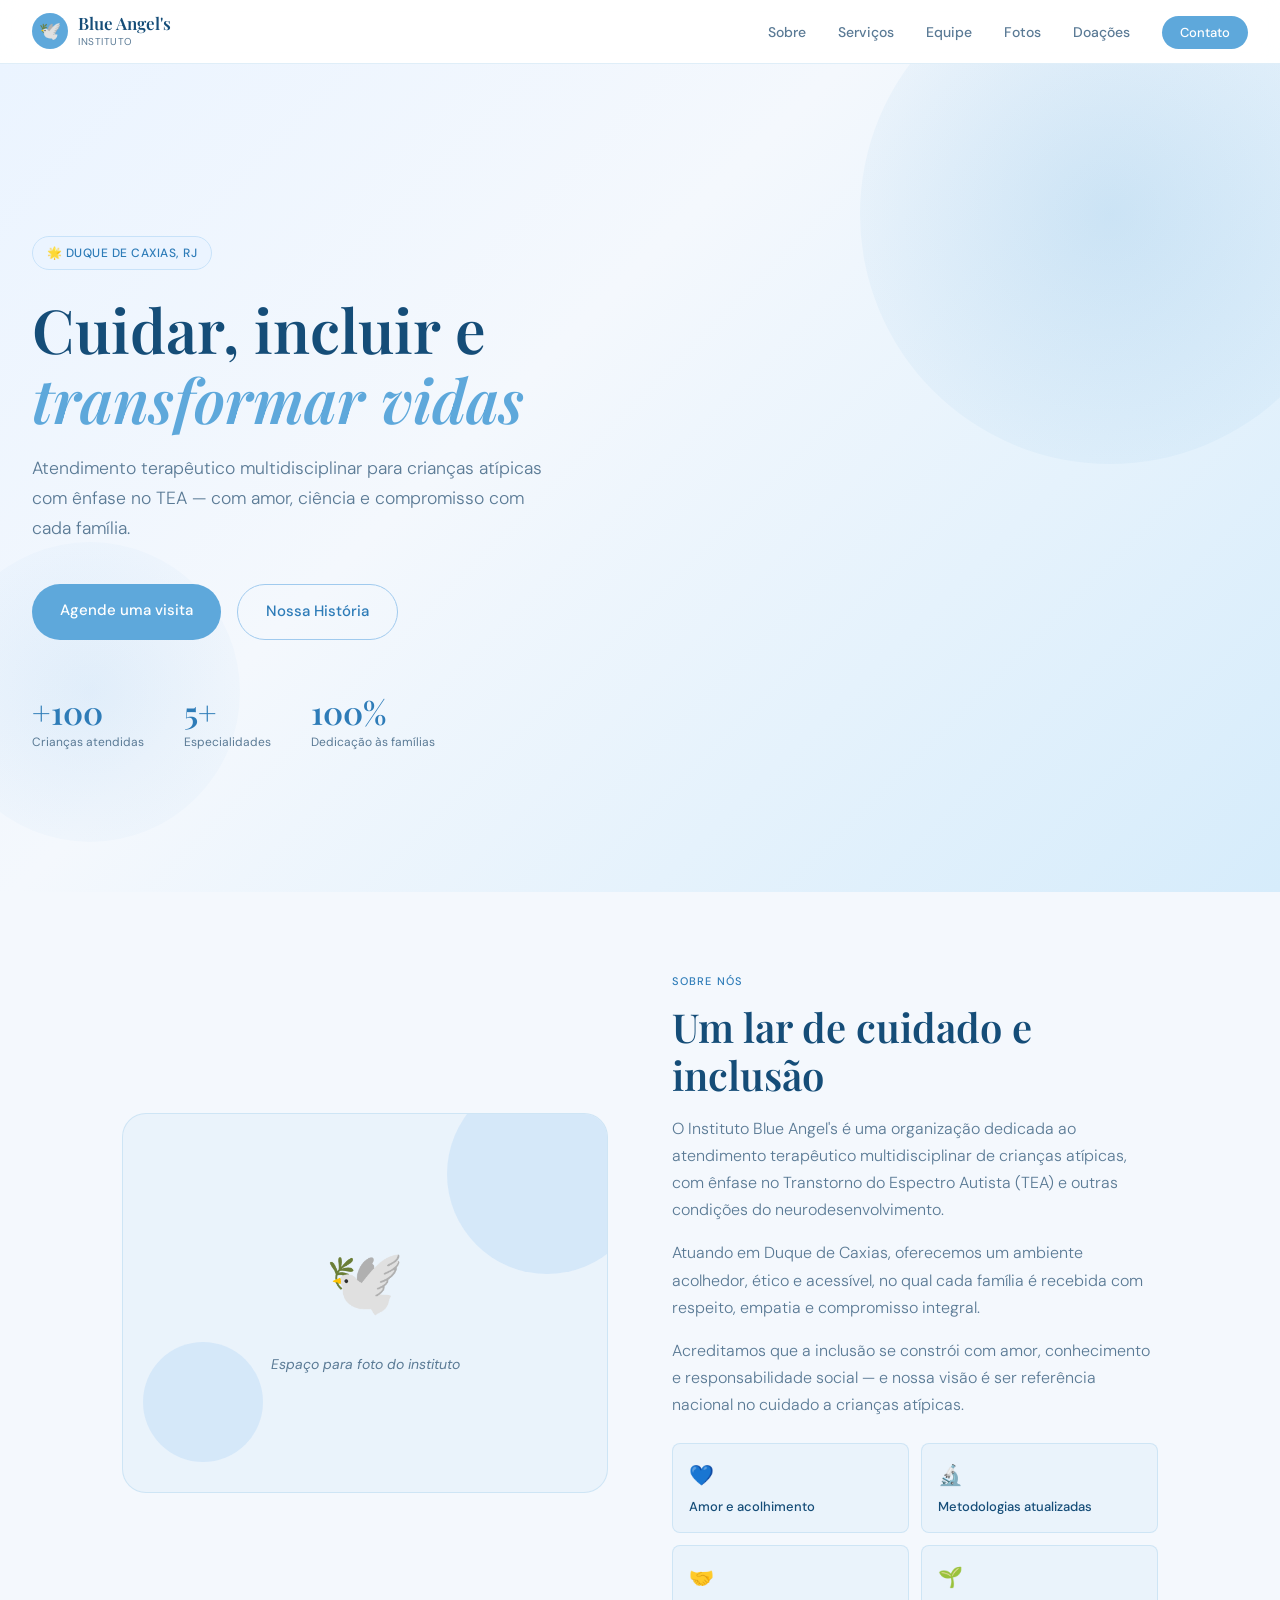
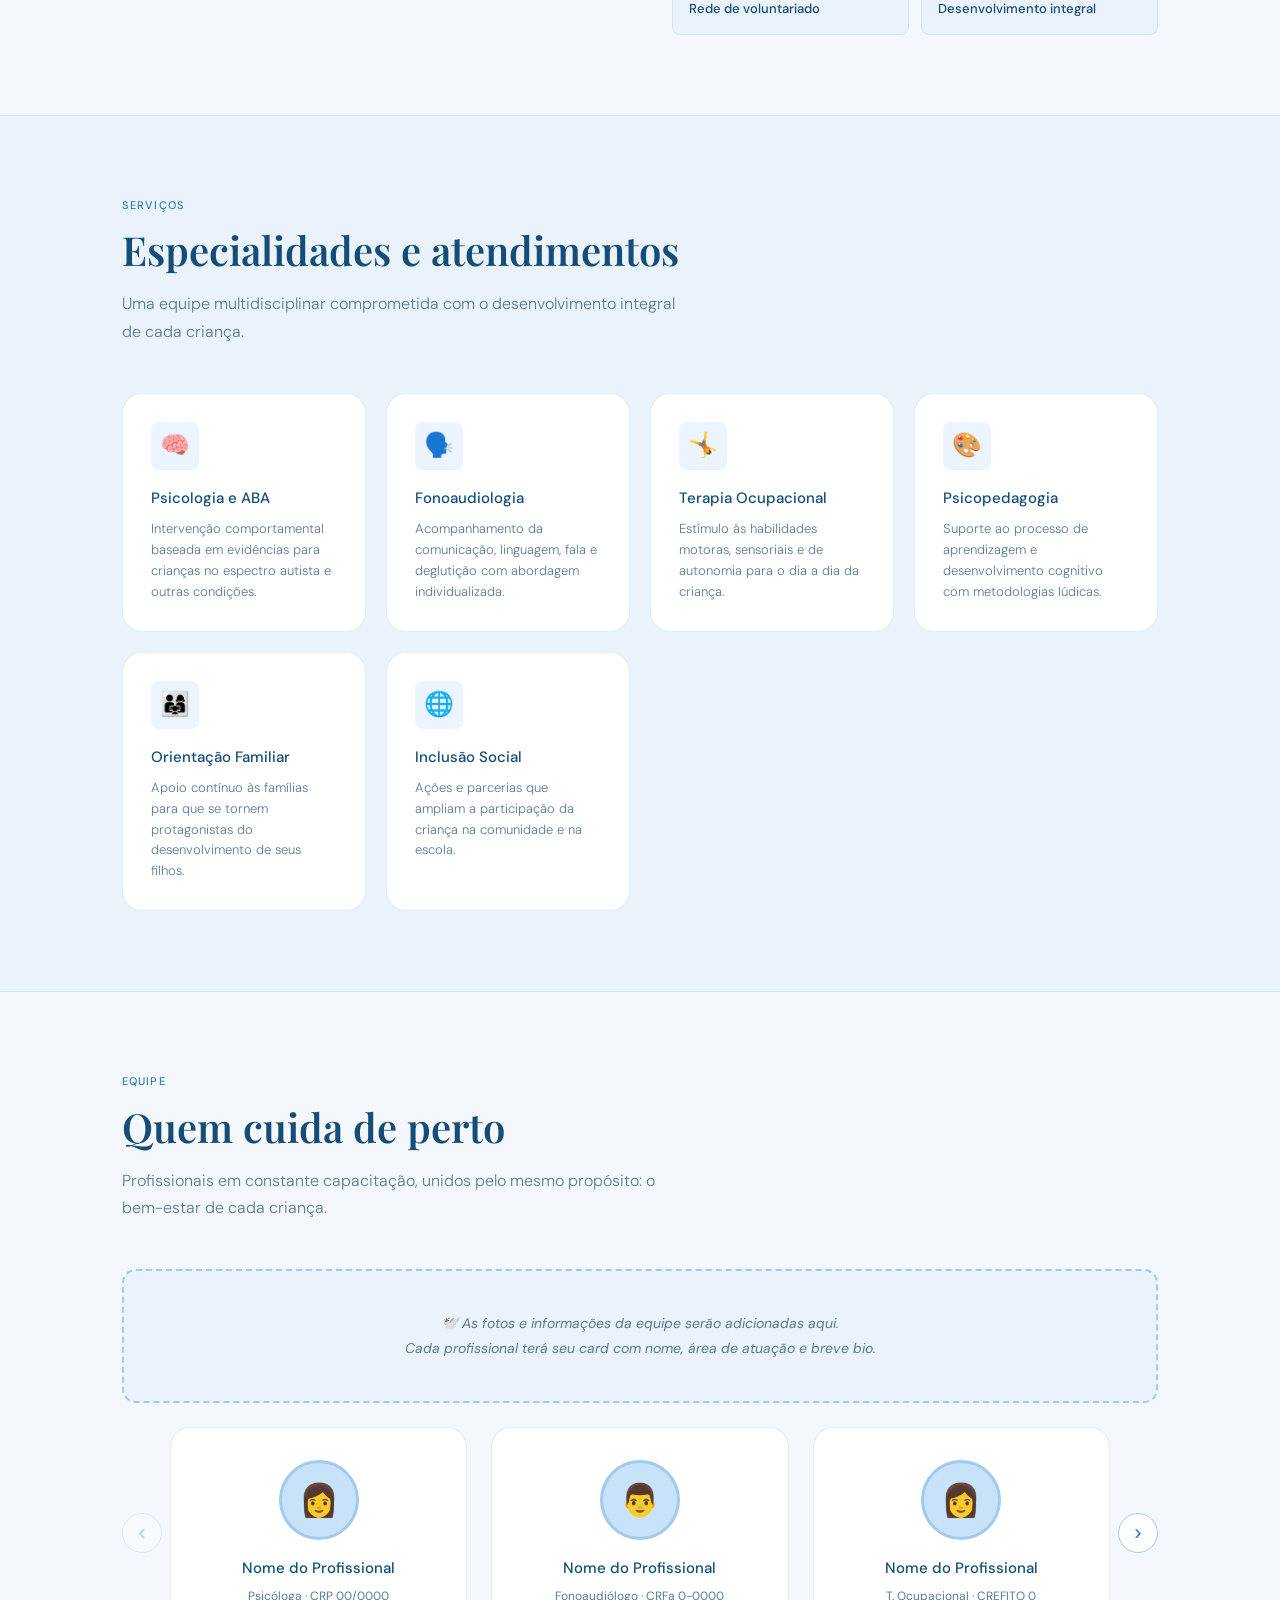
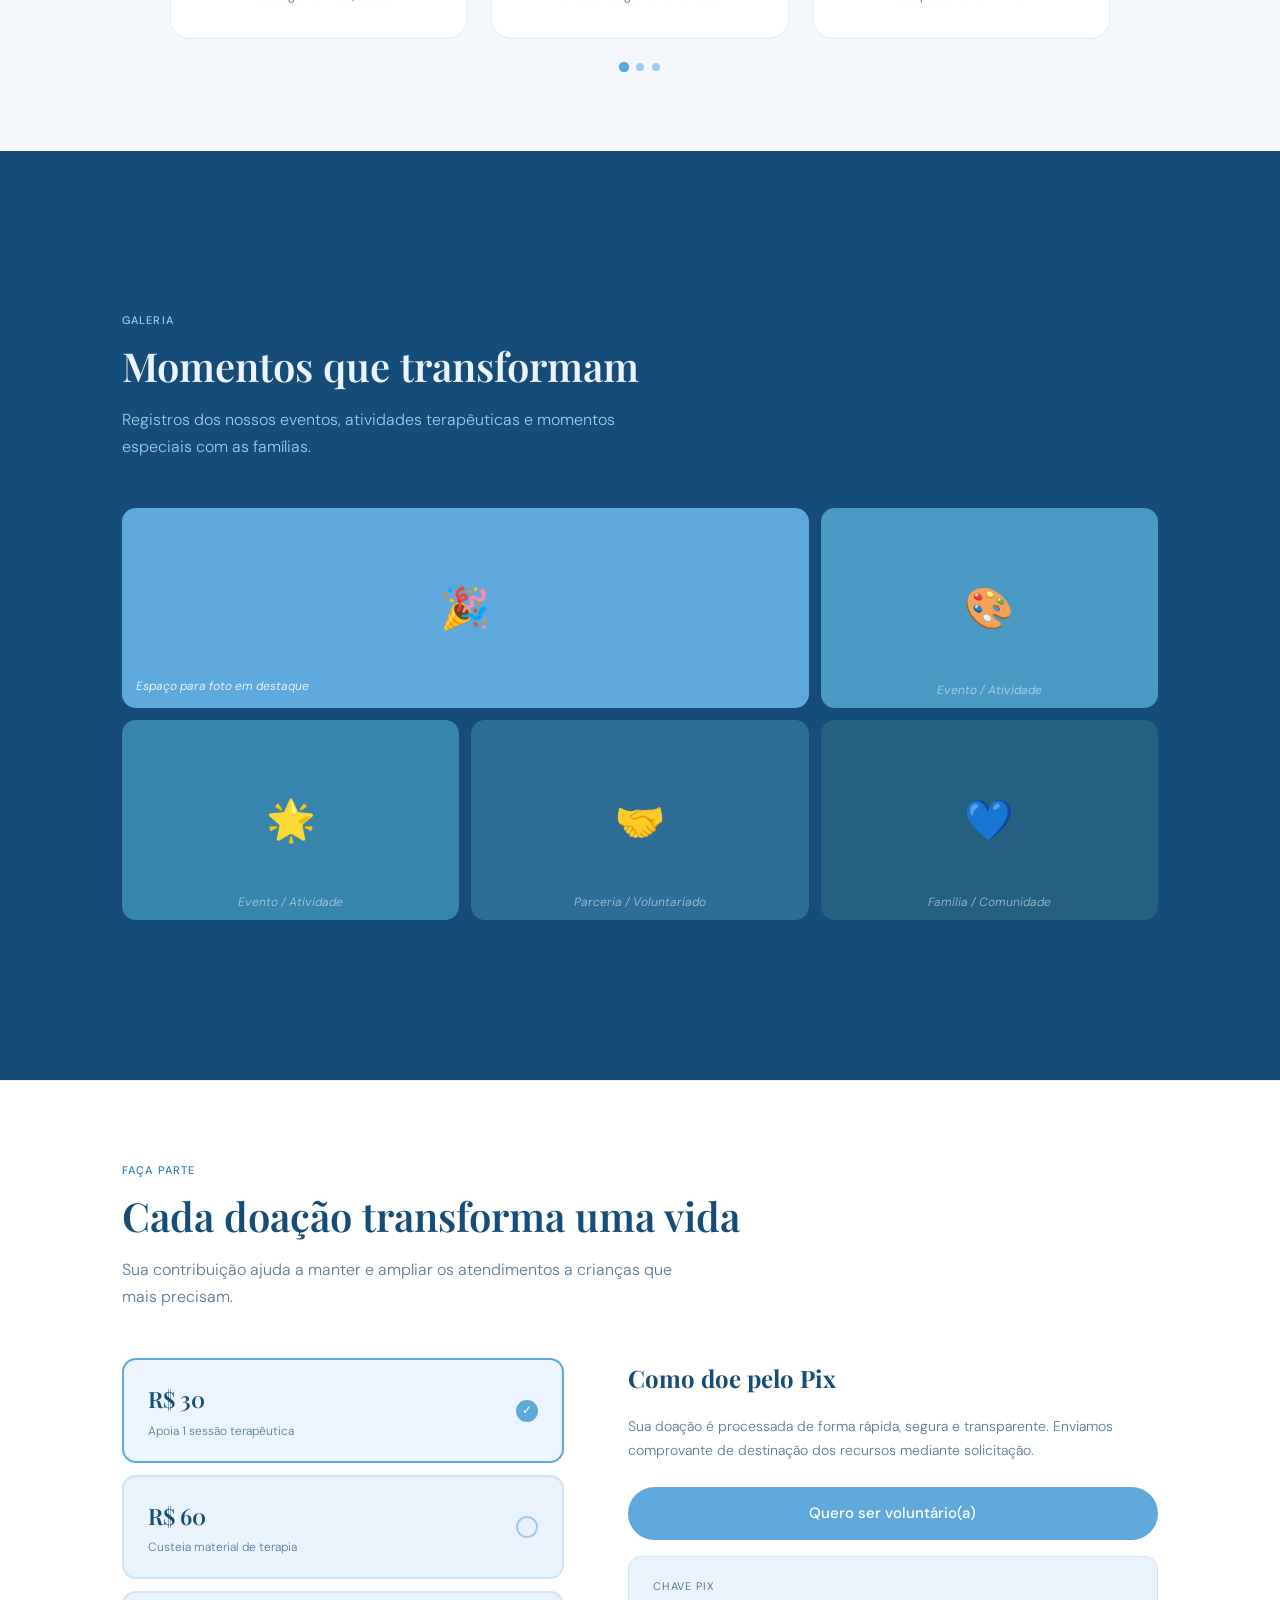
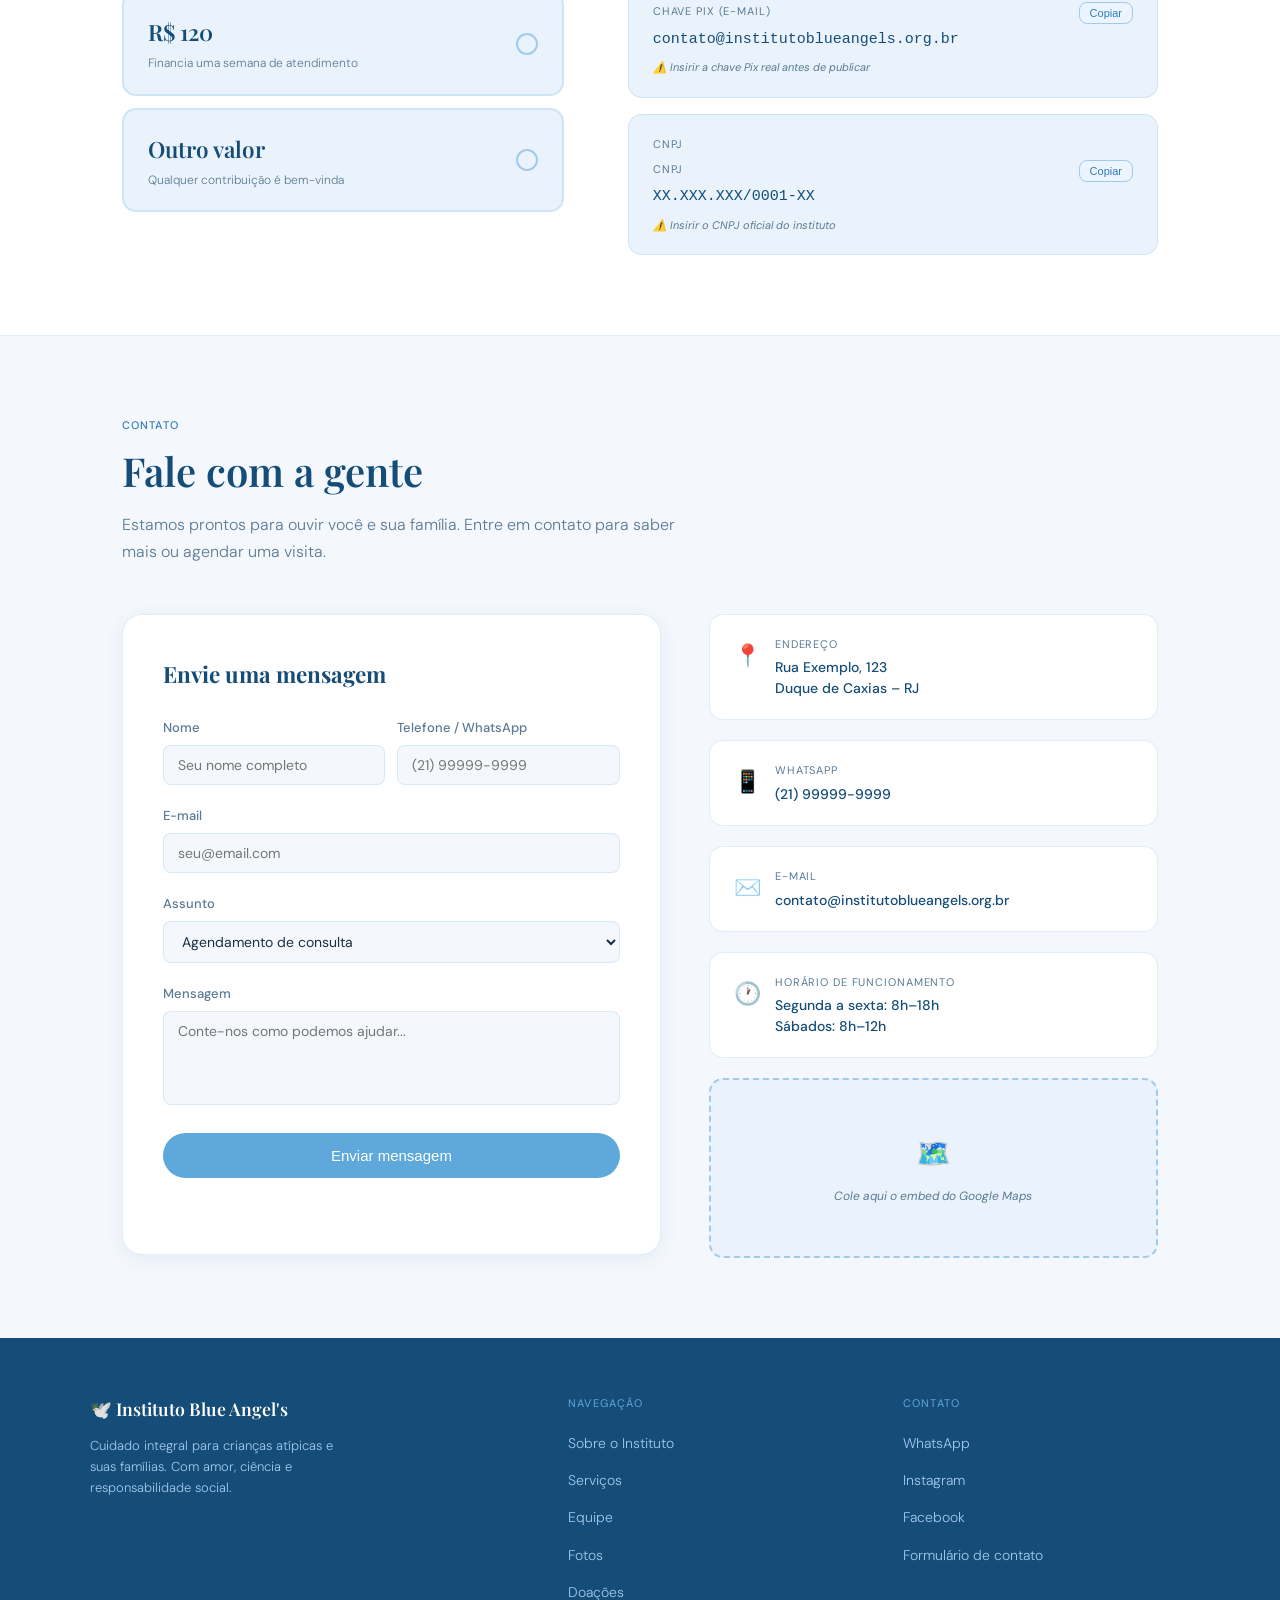
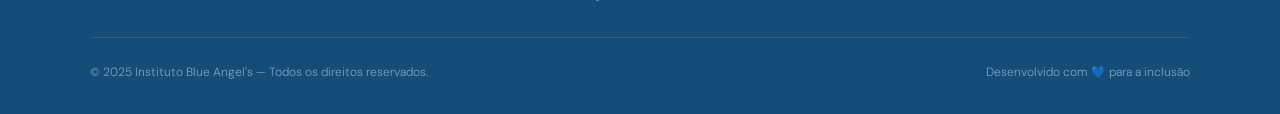
==== commit 52e5cd10: "feat: melhora layout" ====
--- a/OneDrive/Documents/Blue Angels/index.html
+++ b/OneDrive/Documents/Blue Angels/index.html
@@ -12,7 +12,7 @@
   <link rel="preconnect" href="https://fonts.googleapis.com" />
   <link rel="preconnect" href="https://fonts.gstatic.com" crossorigin />
   <link href="https://fonts.googleapis.com/css2?family=Playfair+Display:wght@400;600&family=DM+Sans:wght@300;400;500&display=swap" rel="stylesheet" />
-  <link rel="stylesheet" href="css/style.css" />
+  <link rel="stylesheet" href="../Blue Angels/css/style.css" />
 </head>
 <body>
 
@@ -45,25 +45,25 @@
     <div class="hero-blob hero-blob-2"></div>
     <div class="hero-content">
       <div class="hero-badge">🌟 Duque de Caxias, RJ</div>
-      <h1>Cuidar, incluir e <em>transformar vidas</em></h1>
+      <h1>Cuidar, incluir e <em id="typewriter">transformar vidas</em></h1>
       <p class="hero-desc">
         Atendimento terapêutico multidisciplinar para crianças atípicas com ênfase no TEA — com amor, ciência e compromisso com cada família.
       </p>
       <div class="hero-actions">
         <a href="#contato" class="btn-primary">Agende uma visita</a>
-        <a href="#sobre" class="btn-outline">Conheça o Instituto</a>
+        <a href="#sobre" class="btn-outline">Nossa História</a>
       </div>
       <div class="hero-stats">
         <div class="stat-item">
-          <div class="stat-num">+100</div>
+          <div class="stat-num" data-target="100" data-prefix="+">0</div>
           <div class="stat-label">Crianças atendidas</div>
         </div>
         <div class="stat-item">
-          <div class="stat-num">5+</div>
+          <div class="stat-num" data-target="5" data-suffix="+">0</div>
           <div class="stat-label">Especialidades</div>
         </div>
         <div class="stat-item">
-          <div class="stat-num">100%</div>
+          <div class="stat-num" data-target="100" data-suffix="%">0</div>
           <div class="stat-label">Dedicação às famílias</div>
         </div>
       </div>
@@ -286,21 +286,30 @@
           <a href="#contato" class="btn-primary btn-block">Quero ser voluntário(a)</a>
           <div class="pix-card">
             <div class="pix-label">Chave Pix</div>
-            <!-- ⚠️ SUBISTITUIR PIX ANTES DO LANÇAMENTO DO SITE-->
-            <div class="pix-key">**********@EMAIL.COM</div>
+            <div style="display: flex; justify-content: space-between; align-items: flex-start;">
+              <div>
+                <div class="pix-label">Chave Pix (E-mail)</div>
+                <div class="pix-key" id="pixKey">contato@institutoblueangels.org.br</div>
+              </div>
+              <button class="btn-copy" onclick="copyToClipboard('pixKey', this)">Copiar</button>
+            </div>
             <div class="pix-note">⚠️ Insirir a chave Pix real antes de publicar</div>
           </div>
           <div class="pix-card">
             <div class="pix-label">CNPJ</div>
-            <!-- ⚠️ SUBSTITUIR PIX ANTES DO LANÇAMENTO DO SITE-->
-            <div class="pix-key">XX.XXX.XXX/0001-XX</div>
+            <div style="display: flex; justify-content: space-between; align-items: flex-start;">
+              <div>
+                <div class="pix-label">CNPJ</div>
+                <div class="pix-key" id="pixCnpj">XX.XXX.XXX/0001-XX</div>
+              </div>
+              <button class="btn-copy" onclick="copyToClipboard('pixCnpj', this)">Copiar</button>
+            </div>
             <div class="pix-note">⚠️ Insirir o CNPJ oficial do instituto</div>
           </div>
         </div>
       </div>
     </div>
   </div>
-
   <!-- CONTATO -->
   <section id="contato" class="section-wrapper">
     <div class="section-header">
@@ -433,6 +442,6 @@
     </div>
   </footer>
 
-  <script src="js/main.js"></script>
+  <script src="../Blue Angels/js/main.js"></script>
 </body>
 </html>
--- a/OneDrive/Documents/Blue Angels/css/style.css
+++ b/OneDrive/Documents/Blue Angels/css/style.css
@@ -292,18 +292,20 @@
   background: radial-gradient(circle, #5EA8DB, transparent);
   top: -100px;
   right: -80px;
+  animation: float-blob 20s infinite alternate ease-in-out;
 }
 
 .hero-blob-2 {
   width: 300px;
   height: 300px;
   background: radial-gradient(circle, #A0CAEE, transparent);
-  bottom: 50px;
-  left: -60px;
+  bottom: 50px; /* Ajustado para ser mais visível */
+  left: -60px; /* Ajustado para ser mais visível */
+  animation: float-blob 15s infinite alternate-reverse ease-in-out;
 }
 
 .hero-content {
-  position: relative;
+  position: relative; /* Garante que o conteúdo fique acima dos blobs */
   z-index: 1;
   max-width: 680px;
   animation: fadeUp 0.8s ease both;
@@ -489,6 +491,8 @@
 .service-card:hover {
   transform: translateY(-4px);
   box-shadow: var(--shadow-hover);
+  border-color: var(--blue-400);
+  background: linear-gradient(to bottom right, #ffffff, #f9fcff);
 }
 
 .service-icon {
@@ -880,6 +884,22 @@
   font-style: italic;
 }
 
+/* Botão Copiar PIX */
+.btn-copy {
+  background: var(--blue-50);
+  border: 1px solid var(--blue-200);
+  color: var(--blue-600);
+  padding: 4px 10px;
+  border-radius: var(--radius-sm);
+  font-size: 11px;
+  cursor: pointer;
+  transition: all var(--transition);
+  font-weight: 500;
+}
+.btn-copy:hover {
+  background: var(--blue-400);
+  color: #fff;
+}
 /* ── Contato ──────────────────────────────────────────────── */
 .contact-grid {
   display: grid;
@@ -1097,6 +1117,12 @@
   to   { opacity: 1; transform: translateY(0); }
 }
 
+@keyframes float-blob {
+  0%   { transform: translate(0, 0) scale(1); }
+  50%  { transform: translate(40px, -30px) scale(1.1); }
+  100% { transform: translate(-20px, 20px) scale(0.9); }
+}
+
 .fade-in {
   opacity: 0;
   transform: translateY(20px);
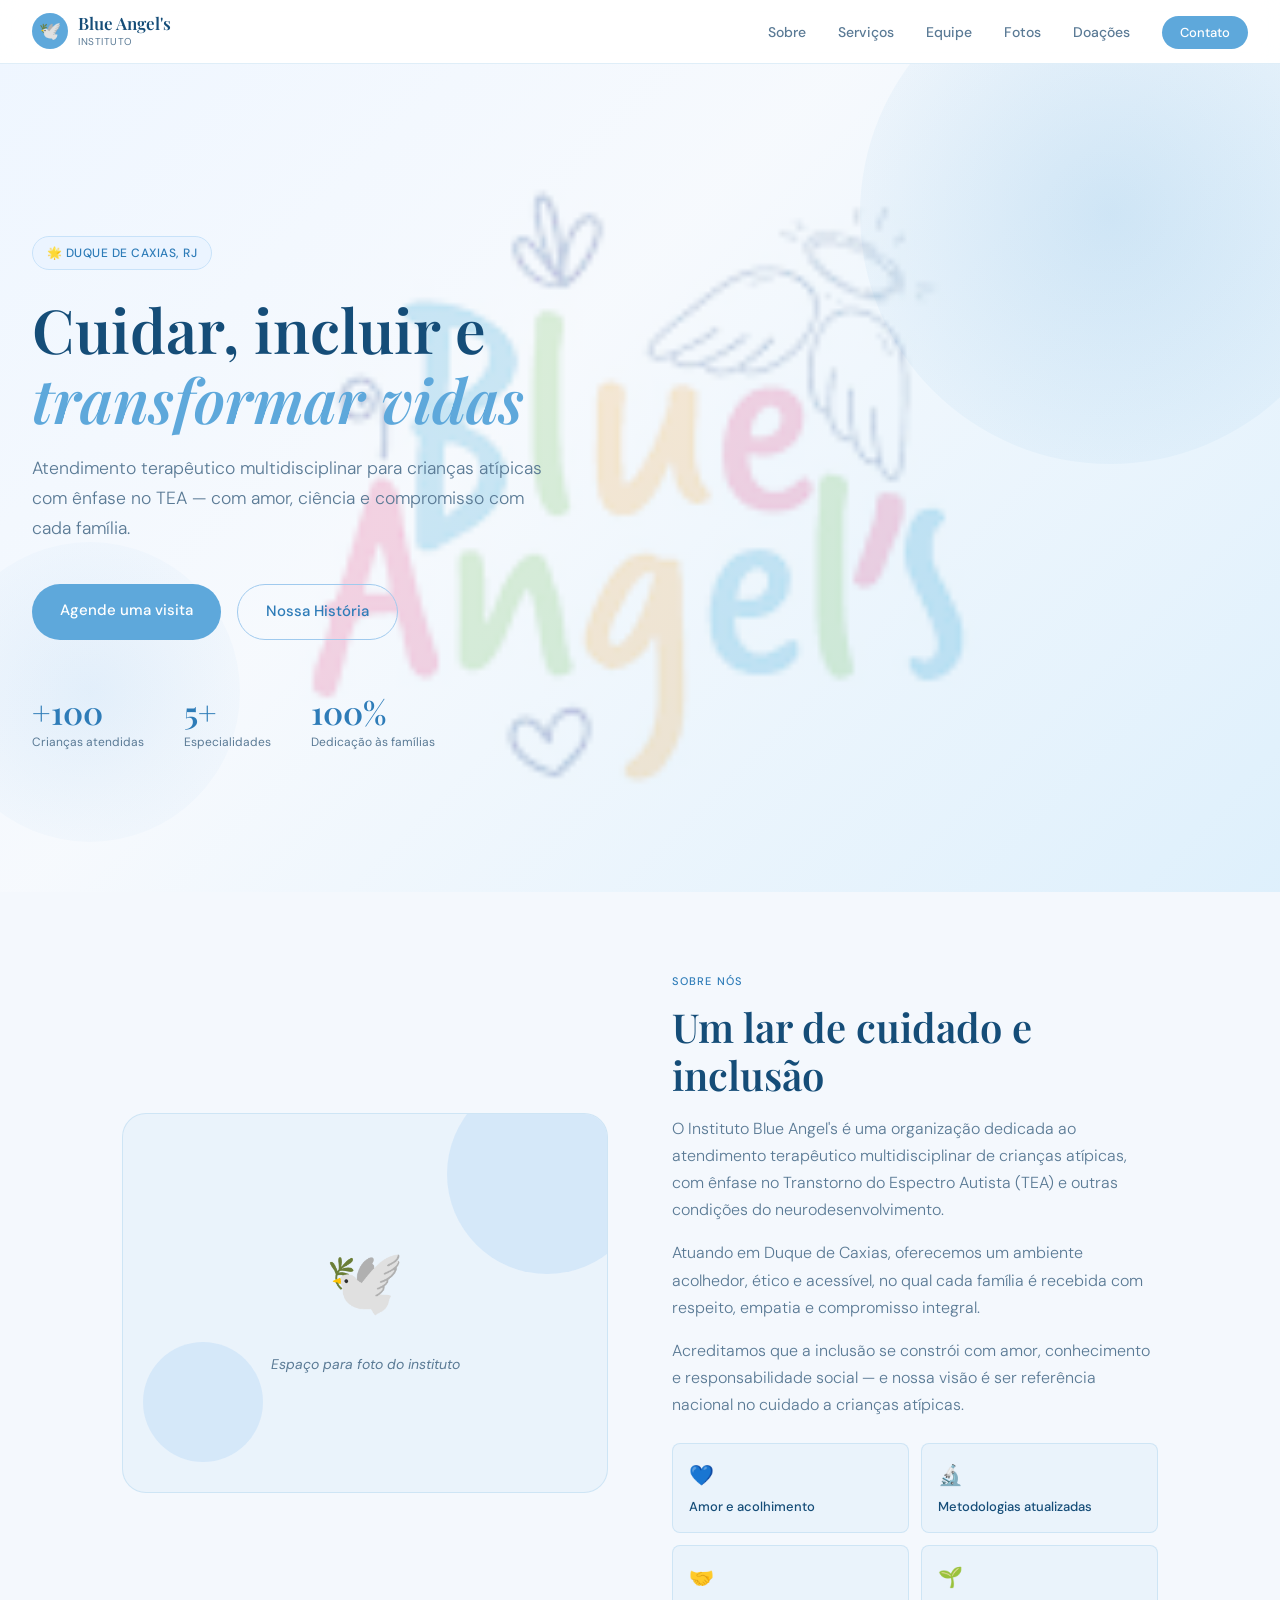
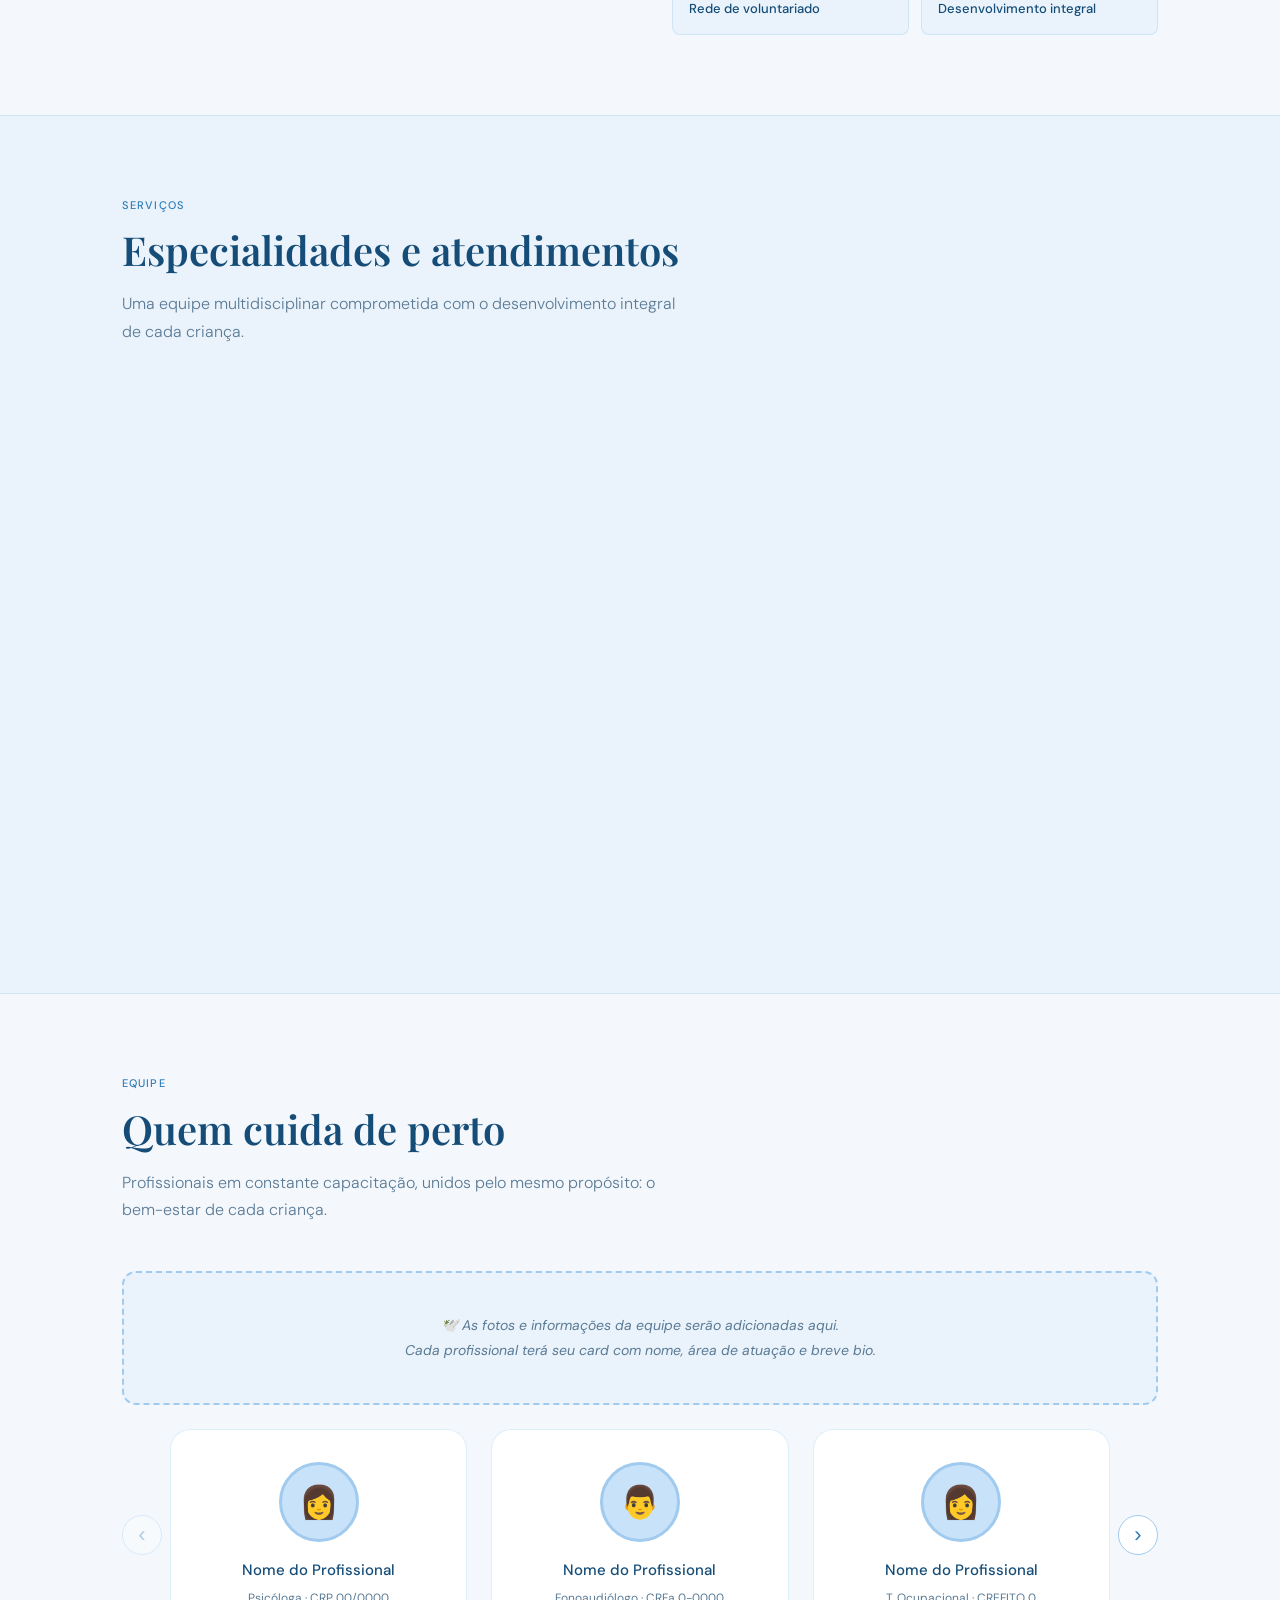
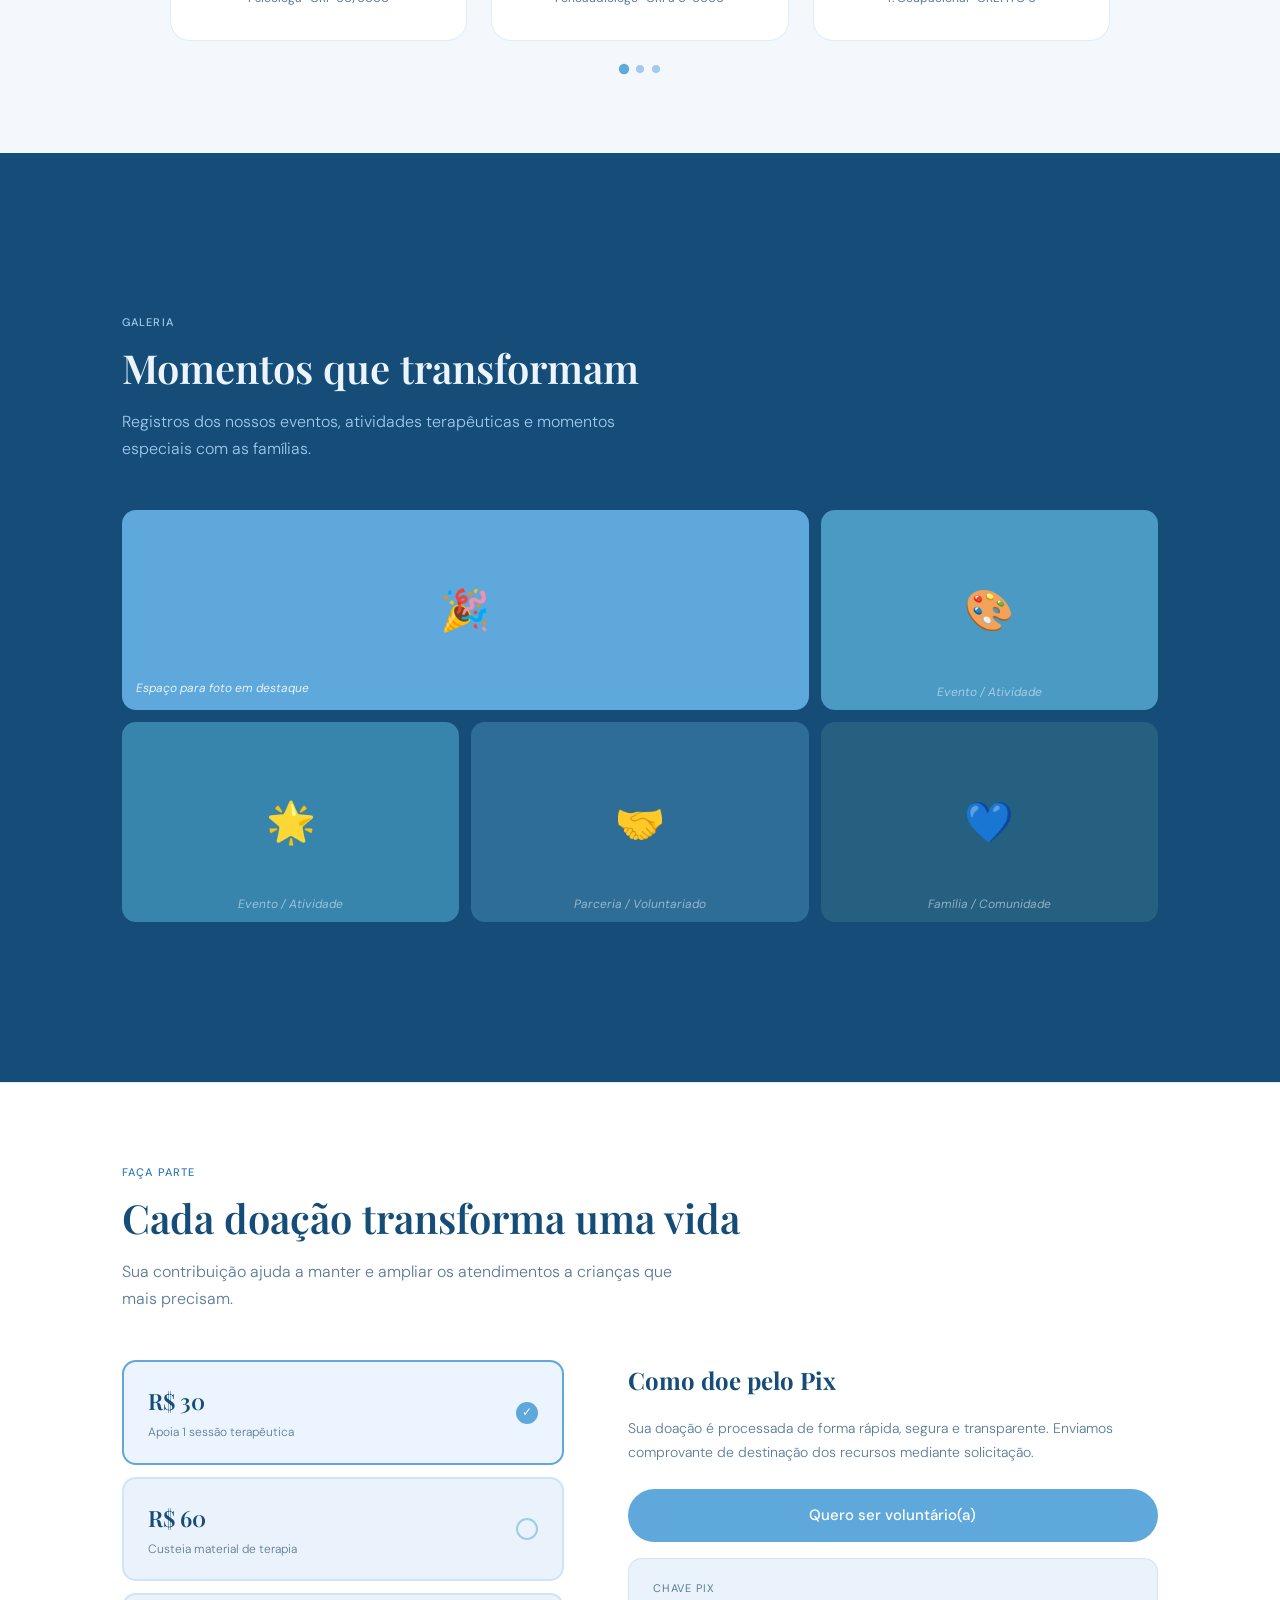
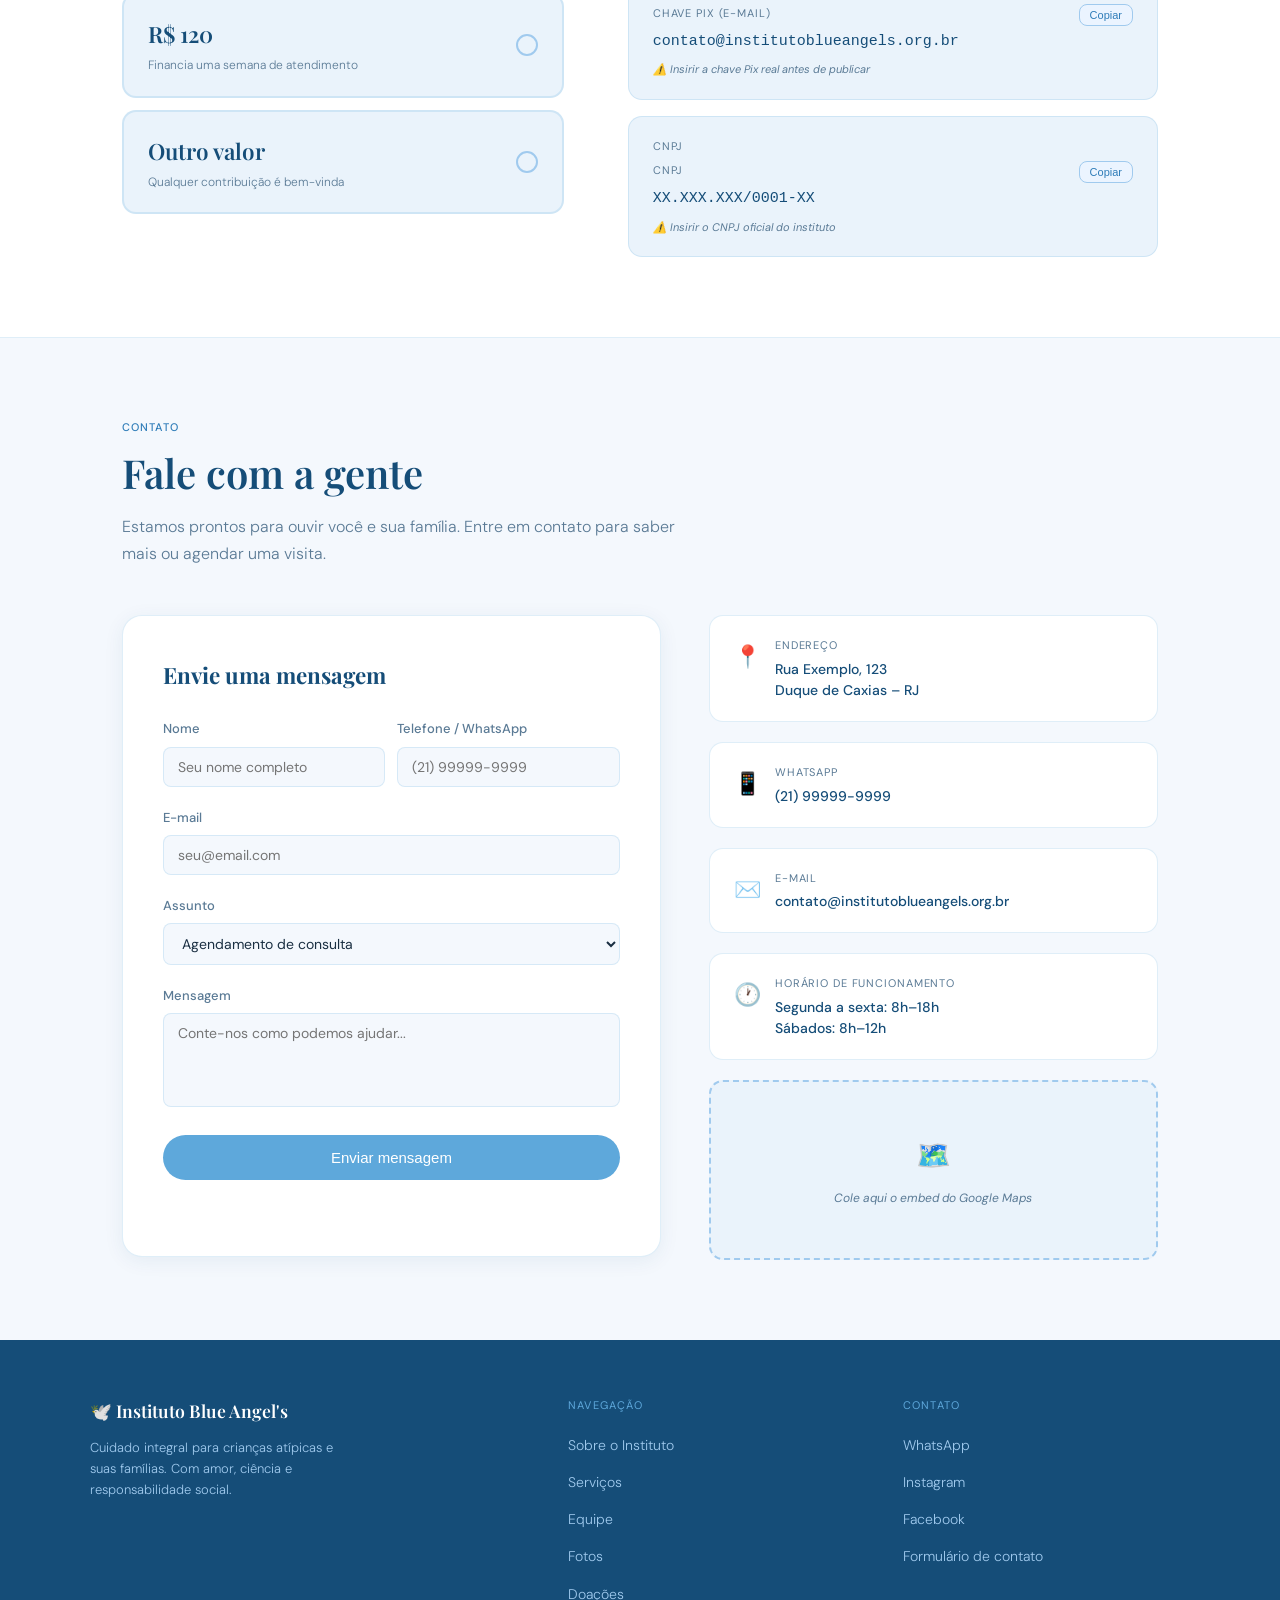
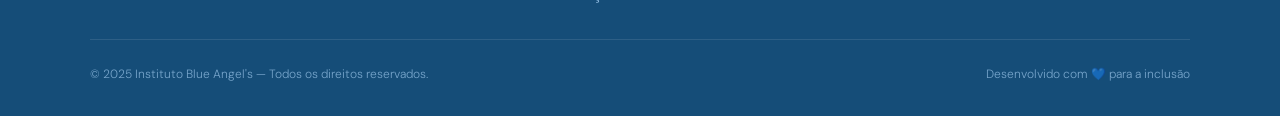
==== commit 17ffd922: "feat: melhora plano de fundo da página principal" ====
--- a/OneDrive/Documents/Blue Angels/index.html
+++ b/OneDrive/Documents/Blue Angels/index.html
@@ -114,34 +114,70 @@
       </div>
       <div class="services-grid">
         <div class="service-card">
-          <div class="service-icon">🧠</div>
-          <div class="service-name">Psicologia e ABA</div>
-          <p class="service-desc">Intervenção comportamental baseada em evidências para crianças no espectro autista e outras condições.</p>
-        </div>
-        <div class="service-card">
-          <div class="service-icon">🗣️</div>
-          <div class="service-name">Fonoaudiologia</div>
-          <p class="service-desc">Acompanhamento da comunicação, linguagem, fala e deglutição com abordagem individualizada.</p>
-        </div>
-        <div class="service-card">
-          <div class="service-icon">🤸</div>
-          <div class="service-name">Terapia Ocupacional</div>
-          <p class="service-desc">Estímulo às habilidades motoras, sensoriais e de autonomia para o dia a dia da criança.</p>
-        </div>
-        <div class="service-card">
-          <div class="service-icon">🎨</div>
-          <div class="service-name">Psicopedagogia</div>
-          <p class="service-desc">Suporte ao processo de aprendizagem e desenvolvimento cognitivo com metodologias lúdicas.</p>
-        </div>
-        <div class="service-card">
-          <div class="service-icon">👨‍👩‍👧</div>
-          <div class="service-name">Orientação Familiar</div>
-          <p class="service-desc">Apoio contínuo às famílias para que se tornem protagonistas do desenvolvimento de seus filhos.</p>
-        </div>
-        <div class="service-card">
-          <div class="service-icon">🌐</div>
-          <div class="service-name">Inclusão Social</div>
-          <p class="service-desc">Ações e parcerias que ampliam a participação da criança na comunidade e na escola.</p>
+          <div class="service-card-inner">
+            <div class="service-card-front">
+              <div class="service-icon">🧠</div>
+              <div class="service-name">Psicologia e ABA</div>
+            </div>
+            <div class="service-card-back">
+              <p class="service-desc">Intervenção comportamental baseada em evidências para crianças no espectro autista e outras condições.</p>
+            </div>
+          </div>
+        </div>
+        <div class="service-card">
+          <div class="service-card-inner">
+            <div class="service-card-front">
+              <div class="service-icon">🗣️</div>
+              <div class="service-name">Fonoaudiologia</div>
+            </div>
+            <div class="service-card-back">
+              <p class="service-desc">Acompanhamento da comunicação, linguagem, fala e deglutição com abordagem individualizada.</p>
+            </div>
+          </div>
+        </div>
+        <div class="service-card">
+          <div class="service-card-inner">
+            <div class="service-card-front">
+              <div class="service-icon">🤸</div>
+              <div class="service-name">Terapia Ocupacional</div>
+            </div>
+            <div class="service-card-back">
+              <p class="service-desc">Estímulo às habilidades motoras, sensoriais e de autonomia para o dia a dia da criança.</p>
+            </div>
+          </div>
+        </div>
+        <div class="service-card">
+          <div class="service-card-inner">
+            <div class="service-card-front">
+              <div class="service-icon">🎨</div>
+              <div class="service-name">Psicopedagogia</div>
+            </div>
+            <div class="service-card-back">
+              <p class="service-desc">Suporte ao processo de aprendizagem e desenvolvimento cognitivo com metodologias lúdicas.</p>
+            </div>
+          </div>
+        </div>
+        <div class="service-card">
+          <div class="service-card-inner">
+            <div class="service-card-front">
+              <div class="service-icon">👨‍👩‍👧</div>
+              <div class="service-name">Orientação Familiar</div>
+            </div>
+            <div class="service-card-back">
+              <p class="service-desc">Apoio contínuo às famílias para que se tornem protagonistas do desenvolvimento de seus filhos.</p>
+            </div>
+          </div>
+        </div>
+        <div class="service-card">
+          <div class="service-card-inner">
+            <div class="service-card-front">
+              <div class="service-icon">🌐</div>
+              <div class="service-name">Inclusão Social</div>
+            </div>
+            <div class="service-card-back">
+              <p class="service-desc">Ações e parcerias que ampliam a participação da criança na comunidade e na escola.</p>
+            </div>
+          </div>
         </div>
       </div>
     </div>
--- a/OneDrive/Documents/Blue Angels/css/style.css
+++ b/OneDrive/Documents/Blue Angels/css/style.css
@@ -274,7 +274,8 @@
 .hero-bg {
   position: absolute;
   inset: 0;
-  background: linear-gradient(135deg, #EBF4FF 0%, #F4F8FD 40%, #D6ECFB 100%);
+  background: linear-gradient(135deg, rgba(235, 244, 255, 0.8) 0%, rgba(244, 248, 253, 0.8) 40%, rgba(214, 236, 251, 0.8) 100%), 
+              url('../css/blue_angels.png') center/cover no-repeat;
   z-index: 0;
 }
 
@@ -481,18 +482,59 @@
 }
 
 .service-card {
+  background: transparent;
+  border: none;
+  padding: 0;
+  perspective: 1000px;
+  height: 250px;
+}
+
+.service-card:hover {
+  transform: none;
+  box-shadow: none;
+}
+
+.service-card-inner {
+  position: relative;
+  width: 100%;
+  height: 100%;
+  text-align: center;
+  transition: transform 0.6s cubic-bezier(0.4, 0, 0.2, 1);
+  transform-style: preserve-3d;
+}
+
+.service-card:hover .service-card-inner {
+  transform: rotateY(180deg);
+}
+
+.service-card-front, .service-card-back {
+  position: absolute;
+  width: 100%;
+  height: 100%;
+  -webkit-backface-visibility: hidden;
+  backface-visibility: hidden;
+  border-radius: var(--radius-lg);
+  border: 1px solid var(--border);
+  padding: 1.75rem;
+  display: flex;
+  flex-direction: column;
+  align-items: center;
+  justify-content: center;
+}
+
+.service-card-front {
   background: var(--surface);
-  border-radius: var(--radius-lg);
-  padding: 1.75rem;
-  border: 1px solid var(--border);
-  transition: transform var(--transition), box-shadow var(--transition);
-}
-
-.service-card:hover {
-  transform: translateY(-4px);
-  box-shadow: var(--shadow-hover);
-  border-color: var(--blue-400);
-  background: linear-gradient(to bottom right, #ffffff, #f9fcff);
+}
+
+.service-card-back {
+  background: linear-gradient(135deg, var(--blue-600), var(--blue-400));
+  color: #fff;
+  transform: rotateY(180deg);
+}
+
+.service-card-back .service-desc {
+  color: #fff;
+  margin: 0;
 }
 
 .service-icon {
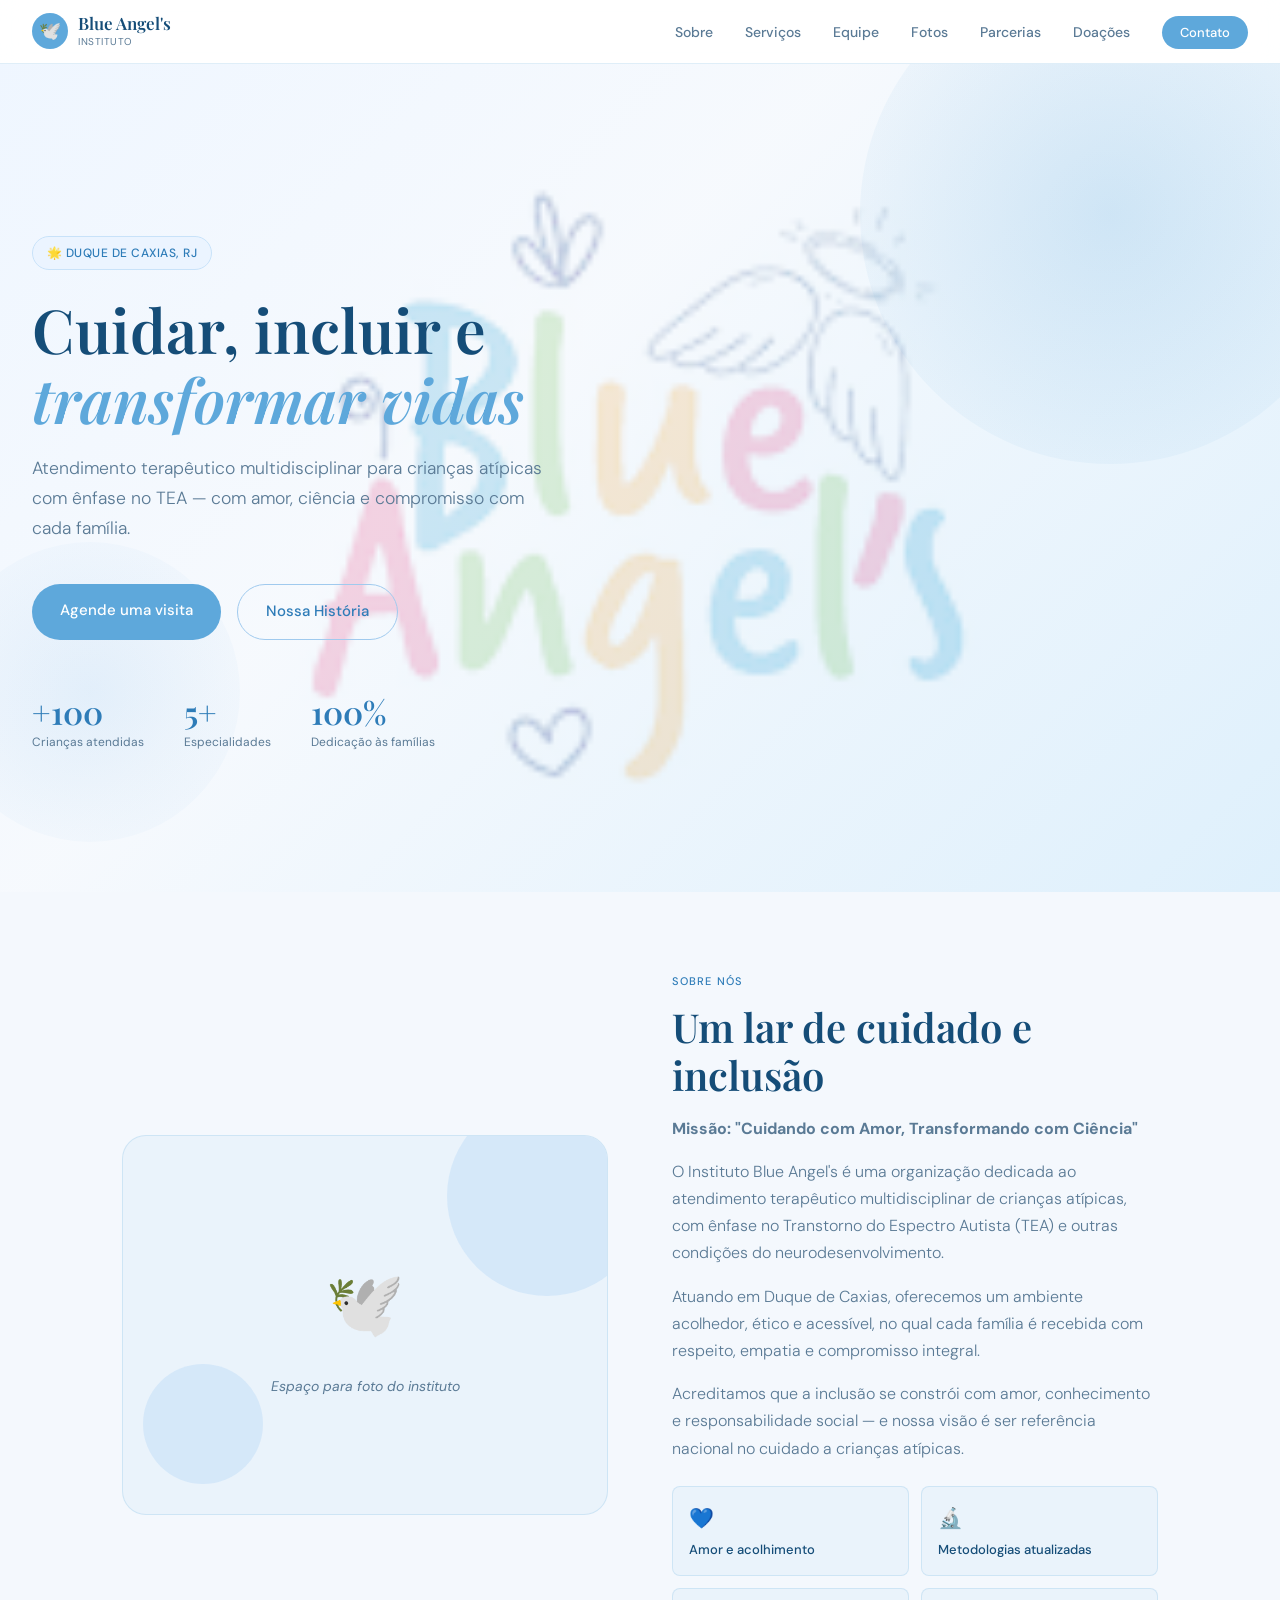
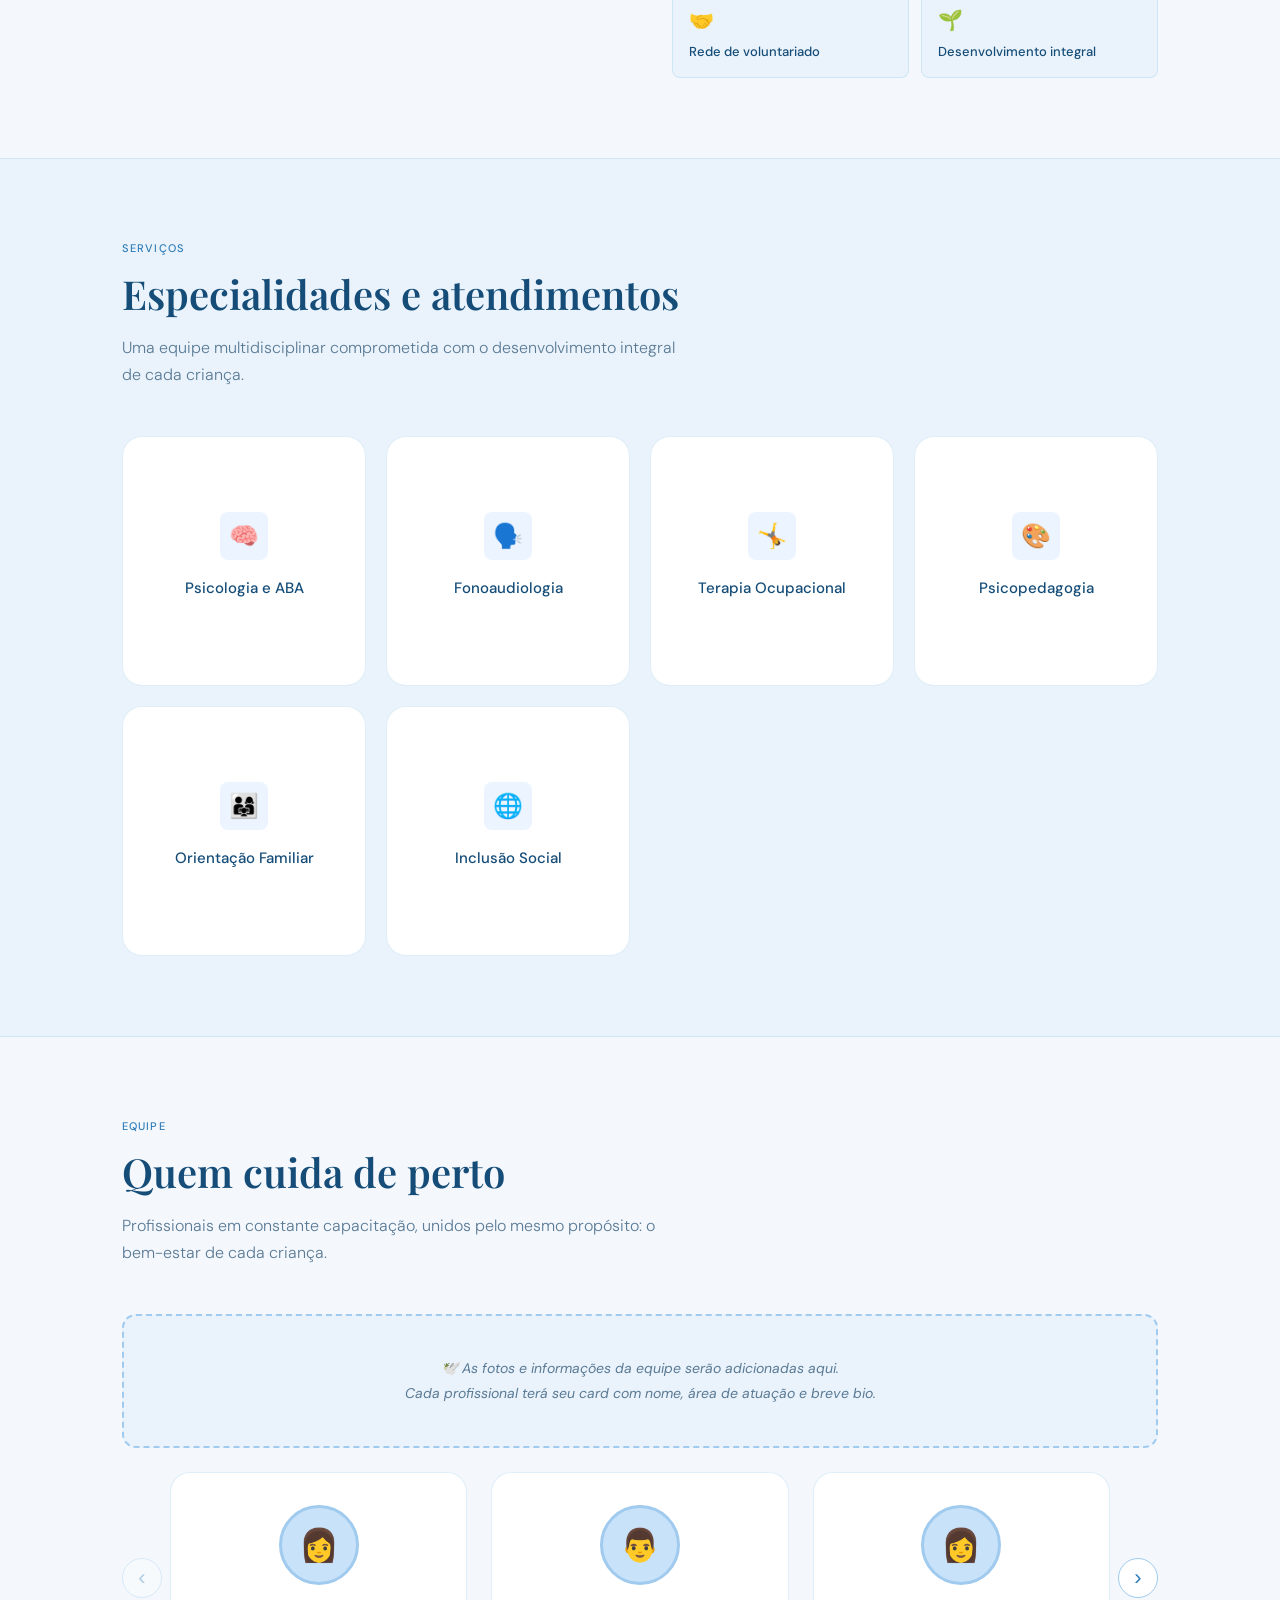
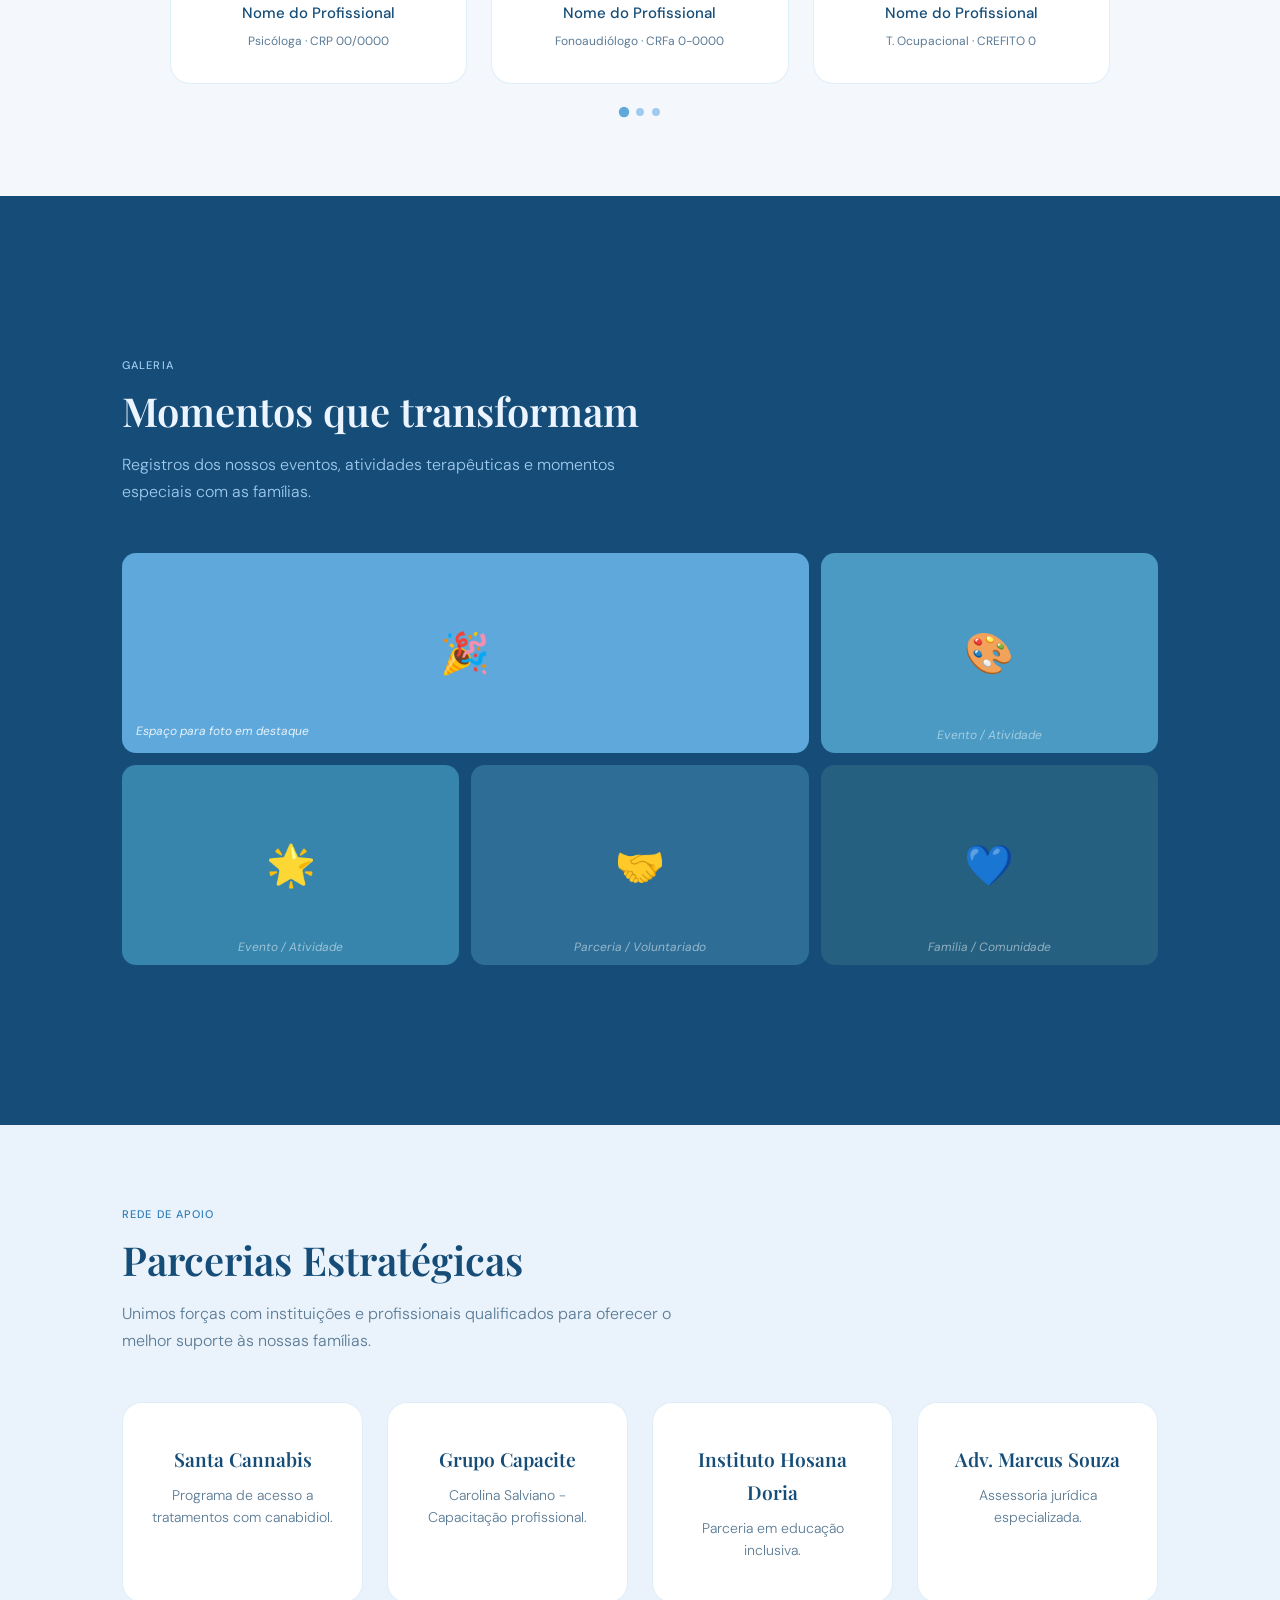
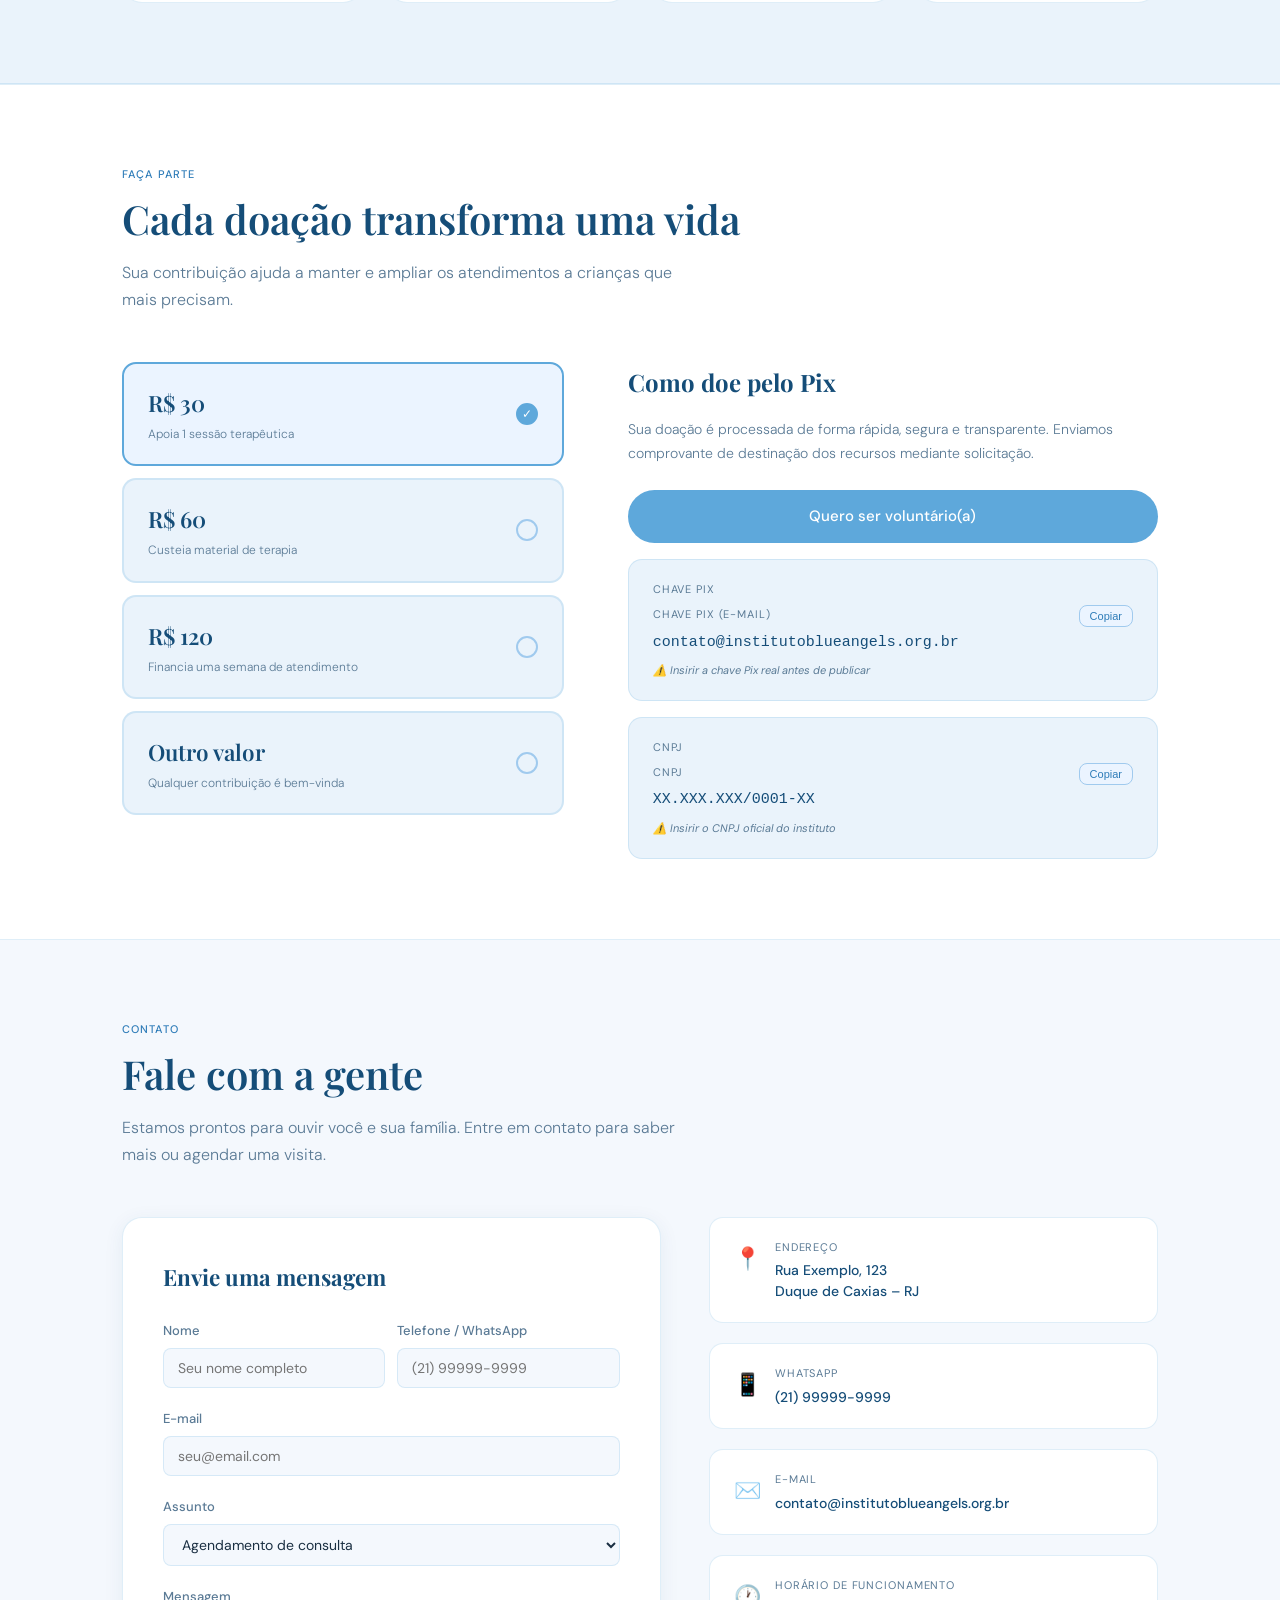
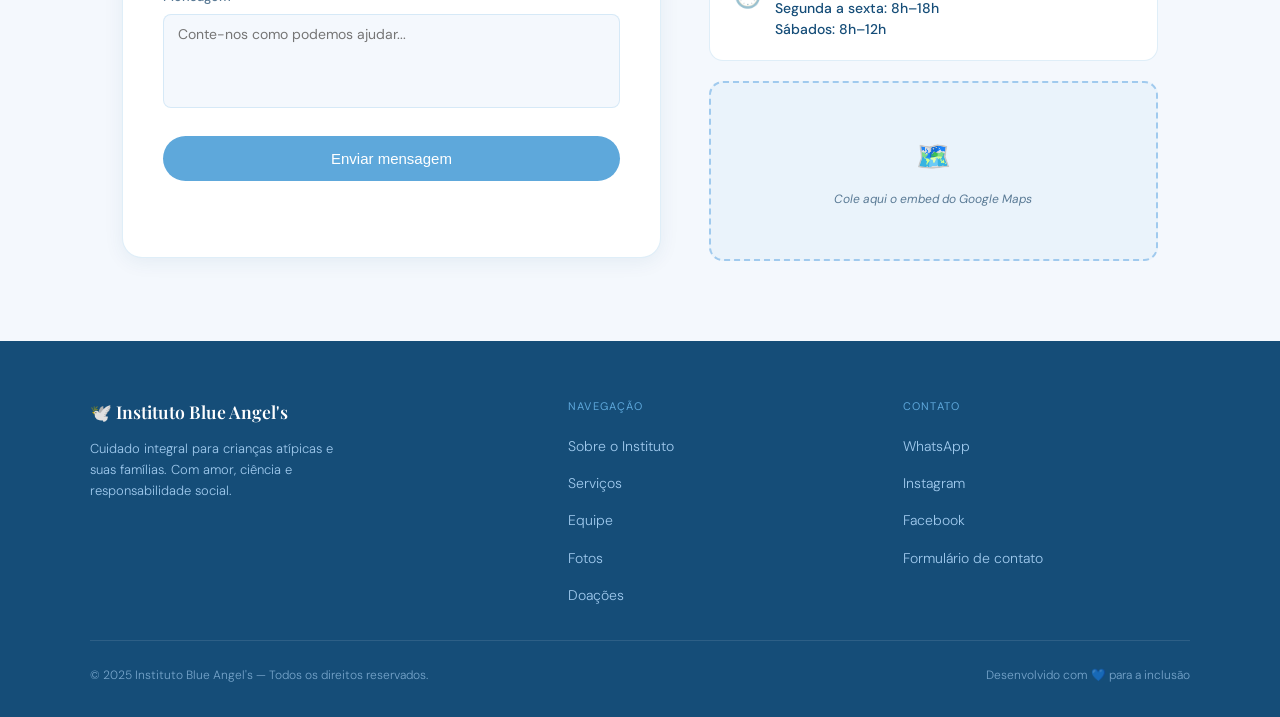
==== commit 2885fb31: "ajustes na missao e no adicionamento de uma div de parceiros" ====
--- a/OneDrive/Documents/Blue Angels/index.html
+++ b/OneDrive/Documents/Blue Angels/index.html
@@ -33,6 +33,7 @@
       <li><a href="#servicos">Serviços</a></li>
       <li><a href="#equipe">Equipe</a></li>
       <li><a href="#fotos">Fotos</a></li>
+      <li><a href="#parcerias">Parcerias</a></li>
       <li><a href="#doacoes">Doações</a></li>
       <li><a href="#contato" class="nav-cta">Contato</a></li>
     </ul>
@@ -85,6 +86,7 @@
       <div class="about-text">
         <div class="section-tag">Sobre nós</div>
         <h2 class="section-title">Um lar de cuidado e inclusão</h2>
+        <p><strong>Missão: "Cuidando com Amor, Transformando com Ciência"</strong></p>
         <p>
           O Instituto Blue Angel's é uma organização dedicada ao atendimento terapêutico multidisciplinar de crianças atípicas, com ênfase no Transtorno do Espectro Autista (TEA) e outras condições do neurodesenvolvimento.
         </p>
@@ -277,6 +279,42 @@
     </div>
   </div>
 
+  <!-- PARCERIAS -->
+  <div class="partners-section" id="parcerias">
+    <div class="section-wrapper">
+      <div class="section-header">
+        <div class="section-tag">Rede de Apoio</div>
+        <h2 class="section-title">Parcerias Estratégicas</h2>
+        <p class="section-subtitle">Unimos forças com instituições e profissionais qualificados para oferecer o melhor suporte às nossas famílias.</p>
+      </div>
+      <div class="partners-grid">
+        <div class="partner-card">
+          <!-- <div class="partner-icon"></div> -->
+          <h3 class="partner-name">Santa Cannabis</h3>
+          <p class="partner-desc">Programa de acesso a tratamentos com canabidiol.</p>
+        </div>
+
+        <div class="partner-card">
+          <!-- <div class="partner-icon"></div> -->
+          <h3 class="partner-name">Grupo Capacite</h3>
+          <p class="partner-desc">Carolina Salviano - Capacitação profissional.</p>
+        </div>
+
+        <div class="partner-card">
+          <!-- <div class="partner-icon"></div> -->
+          <h3 class="partner-name">Instituto Hosana Doria</h3>
+          <p class="partner-desc">Parceria em educação inclusiva.</p>
+        </div>
+
+        <div class="partner-card">
+          <!-- <div class="partner-icon"></div> -->
+          <h3 class="partner-name">Adv. Marcus Souza</h3>
+          <p class="partner-desc">Assessoria jurídica especializada.</p>
+        </div>
+      </div>
+    </div>
+  </div>
+
   <!-- DOAÇÕES -->
   <div class="donation-section" id="doacoes">
     <div class="section-wrapper">
--- a/OneDrive/Documents/Blue Angels/css/style.css
+++ b/OneDrive/Documents/Blue Angels/css/style.css
@@ -805,6 +805,52 @@
   text-align: center;
   width: 100%;
   z-index: 1;
+}
+
+/* ── Parcerias ────────────────────────────────────────────── */
+.partners-section {
+  background: var(--soft);
+  border-bottom: 1px solid var(--border);
+}
+
+.partners-grid {
+  display: grid;
+  grid-template-columns: repeat(auto-fit, minmax(240px, 1fr));
+  gap: 1.5rem;
+}
+
+.partner-card {
+  background: var(--surface);
+  border: 1px solid var(--border);
+  border-radius: var(--radius-lg);
+  padding: 2.5rem 1.5rem;
+  text-align: center;
+  transition: transform var(--transition), box-shadow var(--transition);
+}
+
+.partner-card:hover {
+  transform: translateY(-5px);
+  box-shadow: var(--shadow-hover);
+}
+
+.partner-icon {
+  font-size: 32px;
+  margin-bottom: 1rem;
+}
+
+.partner-name {
+  font-family: 'Playfair Display', serif;
+  font-weight: 600;
+  font-size: 1.2rem;
+  color: var(--blue-800);
+  margin-bottom: 0.5rem;
+}
+
+.partner-desc {
+  font-size: 14px;
+  color: var(--muted);
+  font-weight: 300;
+  line-height: 1.6;
 }
 
 /* ── Doações ──────────────────────────────────────────────── */
